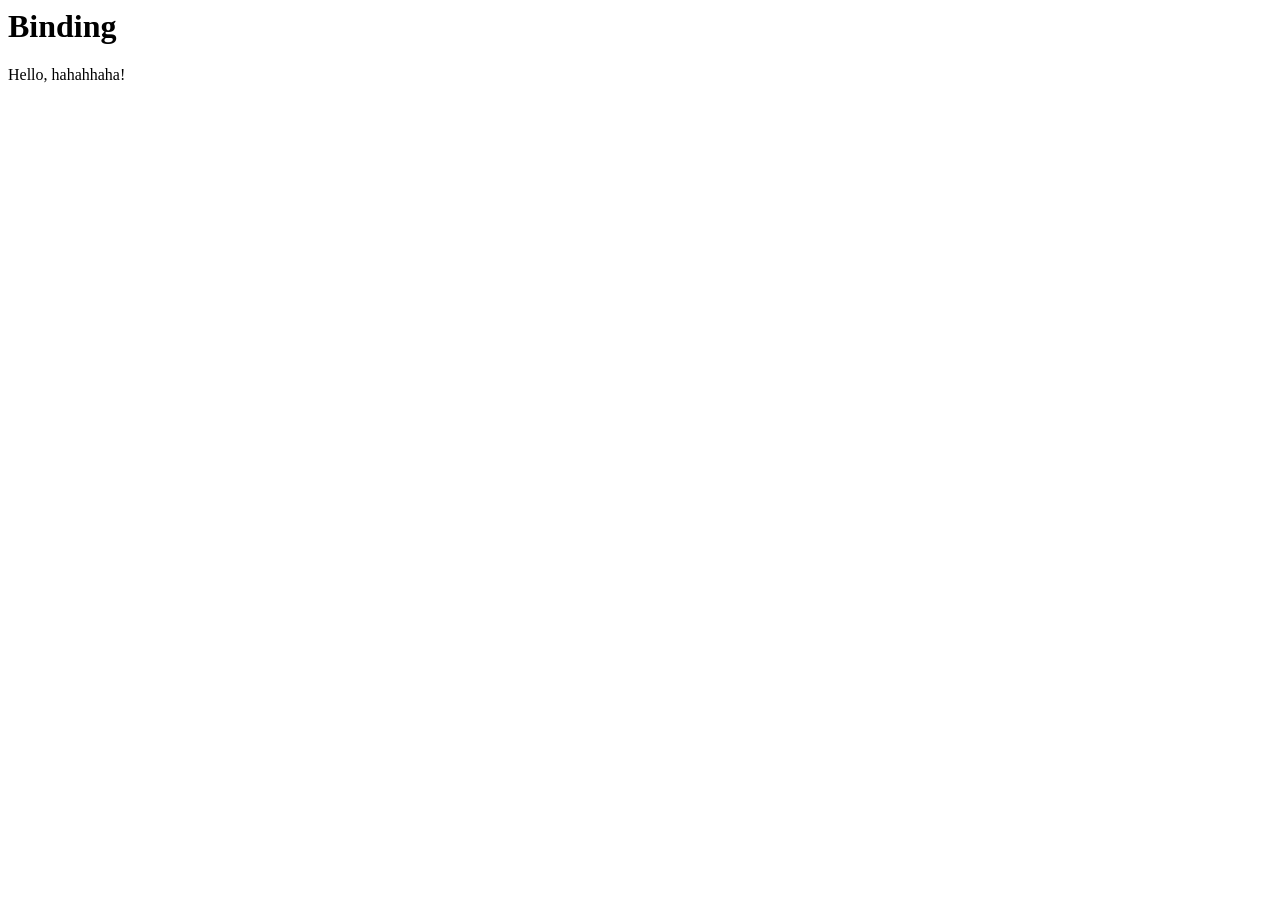
==== direction-1/index.html @ 002d9b18 "name change" ====
<html>
	<head>
		<meta name="viewport" content="width=device-width, initial-scale=1">
		<title>Binding</title>
		<link href="styles/reset.css" rel="../styles/reset">
		<link href="styles/common.css" rel="stylesheet">
	</head>
	<body>
		<h1>Binding</h1>
		<p>Hello, hahahhaha!</p>
	</body>
</html>
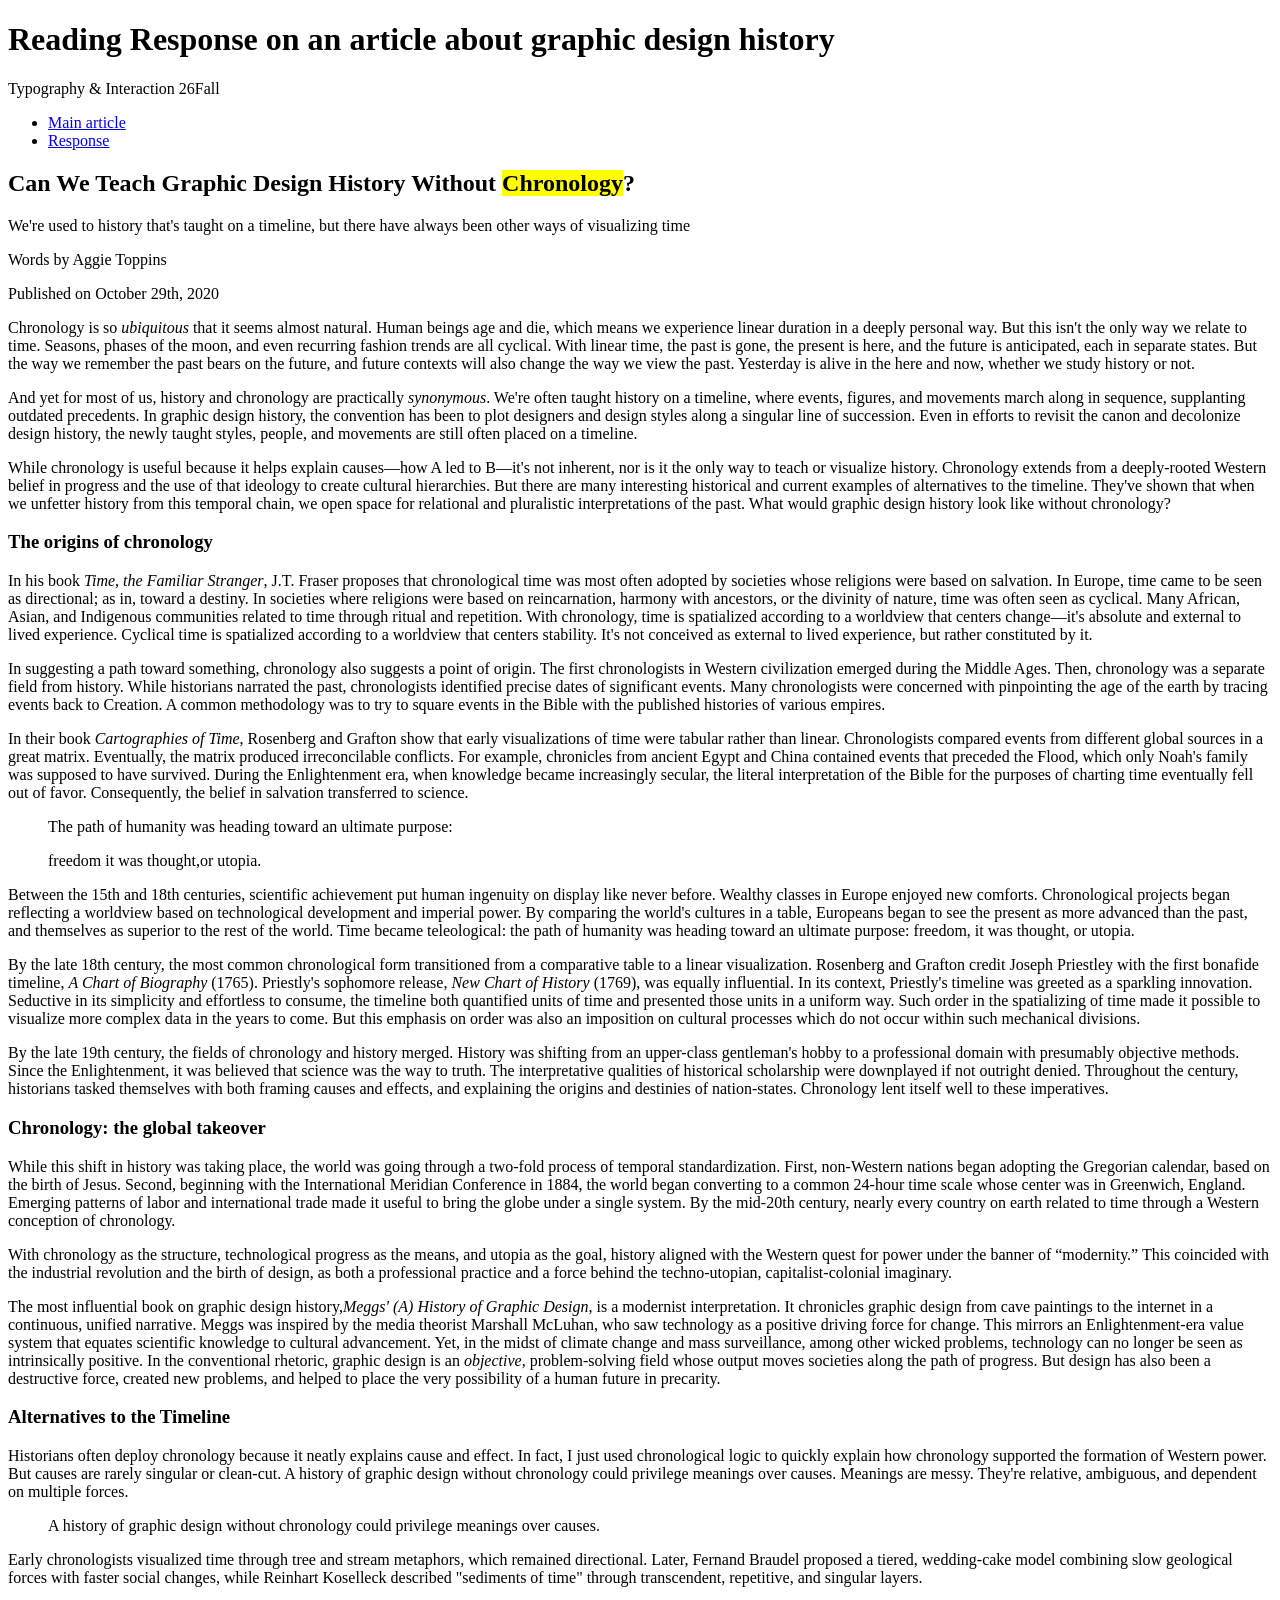
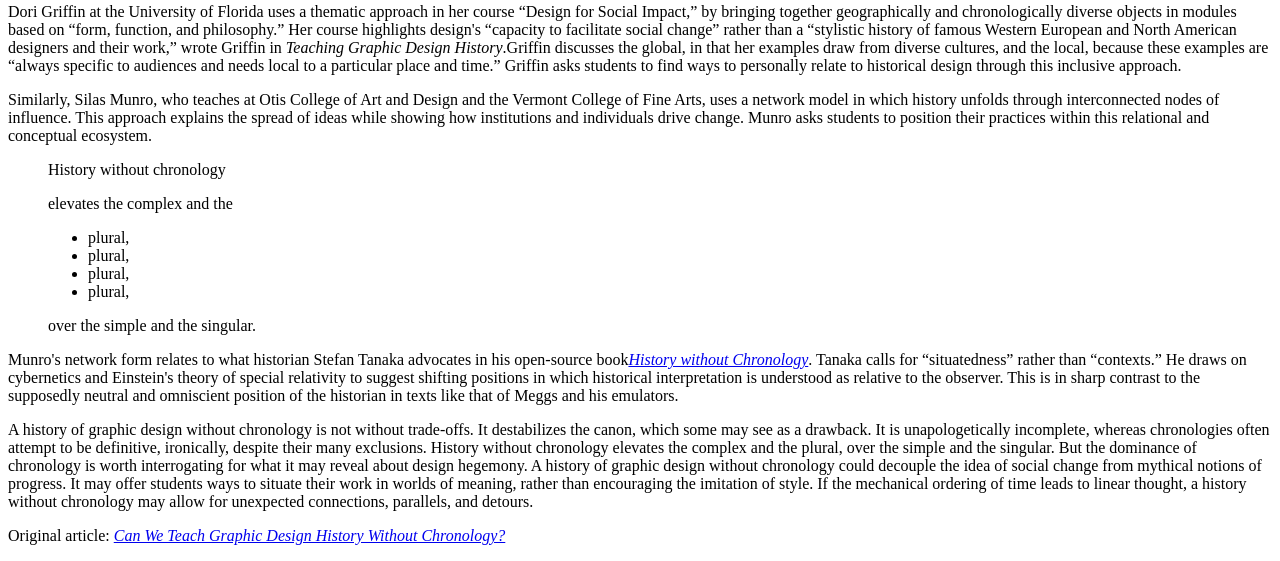
==== commit 5d0867f1: "article clean up" ====
--- a/direction-1/index.html
+++ b/direction-1/index.html
@@ -1,12 +1,161 @@
-<html>
-	<head>
-		<meta name="viewport" content="width=device-width, initial-scale=1">
-		<title>Binding</title>
-		<link href="styles/reset.css" rel="../styles/reset">
-		<link href="styles/common.css" rel="stylesheet">
-	</head>
-	<body>
-		<h1>Binding</h1>
-		<p>Hello, hahahhaha!</p>
-	</body>
+<!doctype html>
+<html lang="en">
+<head>
+	<meta charset="UTF-8">
+	<meta name="viewport" content="width=device-width, initial-scale=1.0">
+	<title>Can We Teach Graphic Design History Without Chronology?</title>
+	<link rel="preconnect" href="https://fonts.googleapis.com">
+	<link rel="preconnect" href="https://fonts.gstatic.com" crossorigin>
+	<link
+		href="https://fonts.googleapis.com/css2?family=DM+Sans:wght@100..1000&family=Source+Serif+4:wght@200..900&display=swap"
+		rel="stylesheet">
+	<link href="reset.css" rel="stylesheet">
+	<link href="styles/common.css" rel="stylesheet">
+</head>
+
+<body>
+	<!-- body of the article  -->
+	<header class="site-header">
+		<hgroup>
+			<h1>
+				<span>
+				Reading Response on an article about graphic design history
+				</span>
+			</h1>
+			<p>Typography & Interaction 26Fall</p>
+		</hgroup>
+		<nav class="corner-nav">
+			<ul>
+				<li>
+					<a href="#articlemain">Main article</a>
+				</li>
+				<li>
+					<a href="#response">Response</a>
+				</li>
+			</ul>
+		</nav>
+	</header>
+
+	<main>
+		<article class="articlemain" id="articlemain">
+
+			<header class="article-header">
+				<hgroup>
+					<h2 class="article-title">
+						Can We Teach Graphic Design History Without <mark>Chronology</mark>?
+					</h2>
+
+					<p class="subtitle">
+						We're used to history that's taught on a timeline,
+						but there have always been other ways of visualizing time
+					</p>
+
+					<p>Words by Aggie Toppins</p>
+					<p>Published on <time datetime="2020-10-29">October 29th, 2020</time></p>
+				</hgroup>
+			</header>
+
+			<section>
+				<p>Chronology is so <em>ubiquitous</em> that it seems almost natural. Human beings age and die, which means we experience linear duration in a deeply personal way. But this isn't the only way we relate to time. Seasons, phases of the moon, and even recurring fashion trends are all cyclical. With linear time, the past is gone, the present is here, and the future is anticipated, each in separate states. But the way we remember the past bears on the future, and future contexts will also change the way we view the past. Yesterday is alive in the here and now, whether we study history or not.</p>
+
+				<p>And yet for most of us, history and chronology are practically <em>synonymous</em>. We're often taught history on a timeline, where events, figures, and movements march along in sequence, supplanting outdated precedents. In graphic design history, the convention has been to plot designers and design styles along a singular line of succession. Even in efforts to revisit the canon and decolonize design history, the newly taught styles, people, and movements are still often placed on a timeline.</p>
+
+				<p>While chronology is useful because it helps explain causes—how A led to B—it's not inherent, nor is it the only way to teach or visualize history. Chronology extends from a deeply-rooted Western belief in progress and the use of that ideology to create cultural hierarchies. But there are many interesting historical and current examples of alternatives to the timeline. They've shown that when we unfetter history from this temporal chain, we open space for relational and pluralistic interpretations of the past. What would graphic design history look like without chronology?</p>
+			</section>
+
+			<section>
+				<h3>The origins of chronology</h3>
+
+				<p>In his book <cite>Time, the Familiar Stranger</cite>, J.T. Fraser proposes that chronological time was most often adopted by societies whose religions were based on salvation. In Europe, time came to be seen as directional; as in, toward a destiny. In societies where religions were based on reincarnation, harmony with ancestors, or the divinity of nature, time was often seen as cyclical. Many African, Asian, and Indigenous communities related to time through ritual and repetition. With chronology, time is spatialized according to a worldview that centers change—it's absolute and external to lived experience. Cyclical time is spatialized according to a worldview that centers stability. It's not conceived as external to lived experience, but rather constituted by it. </p>
+
+				<p>In suggesting a path toward something, chronology also suggests a point of origin. The first chronologists in Western civilization emerged during the Middle Ages. Then, chronology was a separate field from history. While historians narrated the past, chronologists identified precise dates of significant events. Many chronologists were concerned with pinpointing the age of the earth by tracing events back to Creation. A common methodology was to try to square events in the Bible with the published histories of various empires. </p>
+
+				<p>In their book <cite>Cartographies of Time</cite>, Rosenberg and Grafton show that early visualizations of time were tabular rather than linear. Chronologists compared events from different global sources in a great matrix. Eventually, the matrix produced irreconcilable conflicts. For example, chronicles from ancient Egypt and China contained events that preceded the Flood, which only Noah's family was supposed to have survived. During the Enlightenment era, when knowledge became increasingly secular, the literal interpretation of the Bible for the purposes of charting time eventually fell out of favor. Consequently, the belief in salvation transferred to science.
+				</p>
+
+				<!-- This is a quote. -->
+				<!-- quote-1 means the first quote and pq-11 is first pull quote's first style, pg-12 would be first pull quote second style-->
+				<blockquote class="pull-quote quote-1">
+					<p class="pq-11">The path of humanity was heading toward an ultimate purpose:</p>
+					<p class="pq-12">
+						<span>freedom</span>
+						<span class="pq-12-1">it was thought,or
+						</span>
+						<span>utopia.</span>
+					</p>
+				</blockquote>
+
+				<p>Between the 15th and 18th centuries, scientific achievement put human ingenuity on display like never before. Wealthy classes in Europe enjoyed new comforts. Chronological projects began reflecting a worldview based on technological development and imperial power. By comparing the world's cultures in a table, Europeans began to see the present as more advanced than the past, and themselves as superior to the rest of the world. Time became teleological: the path of humanity was heading toward an ultimate purpose: freedom, it was thought, or utopia. </p>
+
+				<p>By the late 18th century, the most common chronological form transitioned from a comparative table to a linear visualization. Rosenberg and Grafton credit Joseph Priestley with the first bonafide timeline, <ahref="https://en.wikipedia.org/wiki/A_Chart_of_Biography#/media/File:PriestleyChart.gif"><cite>A Chart of Biography</cite> </a> (1765). Priestly's sophomore release, <ahref="https://en.wikipedia.org/wiki/A_New_Chart_of_History#/media/File:A_New_Chart_of_History_color.jpg"><cite>New Chart of History</cite></a> (1769), was equally influential. In its context, Priestly's timeline was greeted as a sparkling innovation. Seductive in its simplicity and effortless to consume, the timeline both quantified units of time and presented those units in a uniform way. Such order in the spatializing of time made it possible to visualize more complex data in the years to come. But this emphasis on order was also an imposition on cultural processes which do not occur within such mechanical divisions.</p>
+
+				<p>By the late 19th century, the fields of chronology and history merged. History was shifting from an upper-class gentleman's hobby to a professional domain with presumably objective methods. Since the Enlightenment, it was believed that science was the way to truth. The interpretative qualities of historical scholarship were downplayed if not outright denied. Throughout the century, historians tasked themselves with both framing causes and effects, and explaining the origins and destinies of nation-states. Chronology lent itself well to these imperatives. </p></section>
+
+			<section>
+				<h3>Chronology: the global takeover</h3>
+
+				<p>While this shift in history was taking place, the world was going through a two-fold process of temporal standardization. First, non-Western nations began adopting the Gregorian calendar, based on the birth of Jesus. Second, beginning with the International Meridian Conference in 1884, the world began converting to a common 24-hour time scale whose center was in Greenwich, England. Emerging patterns of labor and international trade made it useful to bring the globe under a single system. By the mid-20th century, nearly every country on earth related to time through a Western conception of chronology. </p>
+
+				<p>With chronology as the structure, technological progress as the means, and utopia as the goal, history aligned with the Western quest for power under the banner of “modernity.” This coincided with the industrial revolution and the birth of design, as both a professional practice and a force behind the techno-utopian, capitalist-colonial imaginary. </p>
+
+				<p>The most influential book on graphic design history,<cite>Meggs' (A) History of Graphic Design</cite>, is a modernist interpretation. It chronicles graphic design from cave paintings to the internet in a continuous, unified narrative. Meggs was inspired by the media theorist Marshall McLuhan, who saw technology as a positive driving force for change. This mirrors an Enlightenment-era value system that equates scientific knowledge to cultural advancement. Yet, in the midst of climate change and mass surveillance, among other wicked problems, technology can no	longer be seen as intrinsically positive. In the conventional rhetoric, graphic design is an <em>objective</em>, problem-solving field whose output moves societies along the path of progress. But design has also been a destructive force, created new problems, and helped to place the very possibility of a human future in precarity. </p>
+
+				<h3>Alternatives to the Timeline</h3>
+
+				<p>Historians often deploy chronology because it neatly explains cause and effect. In fact, I just used chronological logic to quickly explain how chronology supported the formation of Western power. But causes are rarely singular or clean-cut. A history of graphic design without chronology could privilege meanings over causes. Meanings are messy. They're relative, ambiguous, and dependent on multiple forces.</p>
+
+				<!-- This is a quote. -->
+				<blockquote class="pull-quote quote-2">
+					<p>
+						<span class="pq-21">A history of graphic design</span>
+						<span class="pq-22">without chronology</span>
+						<span class="pq-23">could privilege meanings</span>
+						<span class="pq-24">over causes.</span>
+					</p>
+				</blockquote>
+			</section>
+
+			<section>
+				<p>Early chronologists visualized time through tree and stream metaphors, which remained directional. Later, Fernand Braudel proposed a tiered, wedding-cake model combining slow geological forces with faster social changes, while Reinhart Koselleck described "sediments of time" through transcendent, repetitive, and singular layers.</p>
+
+				<p>Dori Griffin at the University of Florida uses a thematic approach in her course “Design for Social Impact,” by bringing together geographically and chronologically diverse objects in modules based on “form, function, and philosophy.” Her course highlights design's “capacity to facilitate social change” rather than a “stylistic history of famous Western European and North American designers and their work,” wrote Griffin in <cite>Teaching Graphic Design History</cite>.Griffin discusses the global, in that her examples draw from diverse cultures, and the local, because these examples are “always specific to audiences and needs local to a particular place and time.” Griffin asks students to find ways to personally relate to historical design through this inclusive approach.</p>
+
+				<p>Similarly, Silas Munro, who teaches at Otis College of Art and Design and the Vermont College of Fine Arts, uses a network model in which history unfolds through interconnected nodes of influence. This approach explains the spread of ideas while showing how institutions and individuals drive change. Munro asks students to position their practices within this relational and conceptual ecosystem.</p>
+
+				<!-- This is a quote. -->
+				<blockquote class="pull-quote quote-3">
+						<p class="pq-31">History without chronology</p>
+						<p class="pq-32">
+							elevates the <span class="pq-32-1">complex</span> and the
+						<p>
+						<ul class="pq-33">
+							<li>plural,</li>
+							<li>plural,</li>
+							<li>plural,</li>
+							<li>plural,</li>
+						</ul>
+						<p class="pq-34">
+							over the simple and the <span class="pq-34-1">singular.</span>
+						</p>
+				</blockquote>
+
+				<p>Munro's network form relates to what historian Stefan Tanaka advocates in his open-source book<a
+						href="https://library.oapen.org/bitstream/handle/20.500.12657/37747/9781643150048.pdf?sequence=1"><cite>History without Chronology</cite></a>. Tanaka calls for “situatedness” rather than “contexts.” He draws on cybernetics and Einstein's theory of special relativity to suggest shifting positions in which historical interpretation is understood as relative to the observer. This is in sharp contrast to the supposedly neutral and omniscient position of the historian in texts like that of Meggs and his emulators. </p>
+
+				<p>A history of graphic design without chronology is not without trade-offs. It destabilizes the canon, which some may see as a drawback. It is unapologetically incomplete, whereas chronologies often attempt to be definitive, ironically, despite their many exclusions. History without chronology elevates the complex and the plural, over the simple and the singular. But the dominance of chronology is worth interrogating for what it may reveal about design hegemony. A history of graphic design without chronology could decouple the idea of social change from mythical notions of progress. It may offer students ways to situate their work in worlds of meaning, rather than encouraging the imitation of style. If the mechanical ordering of time leads to linear thought, a history without chronology may allow for unexpected connections, parallels, and detours. </p></section>
+
+			<!-- footer of the article -->
+			<footer>
+				<p>Original article:
+					<cite>
+						<a href="https://eyeondesign.aiga.org/can-we-teach-graphic-design-history-without-chronology/">
+							Can We Teach Graphic Design History Without Chronology?
+						</a>
+					</cite>
+				</p>
+			</footer>
+		</article>
+	</main>
+</body>
+
 </html>
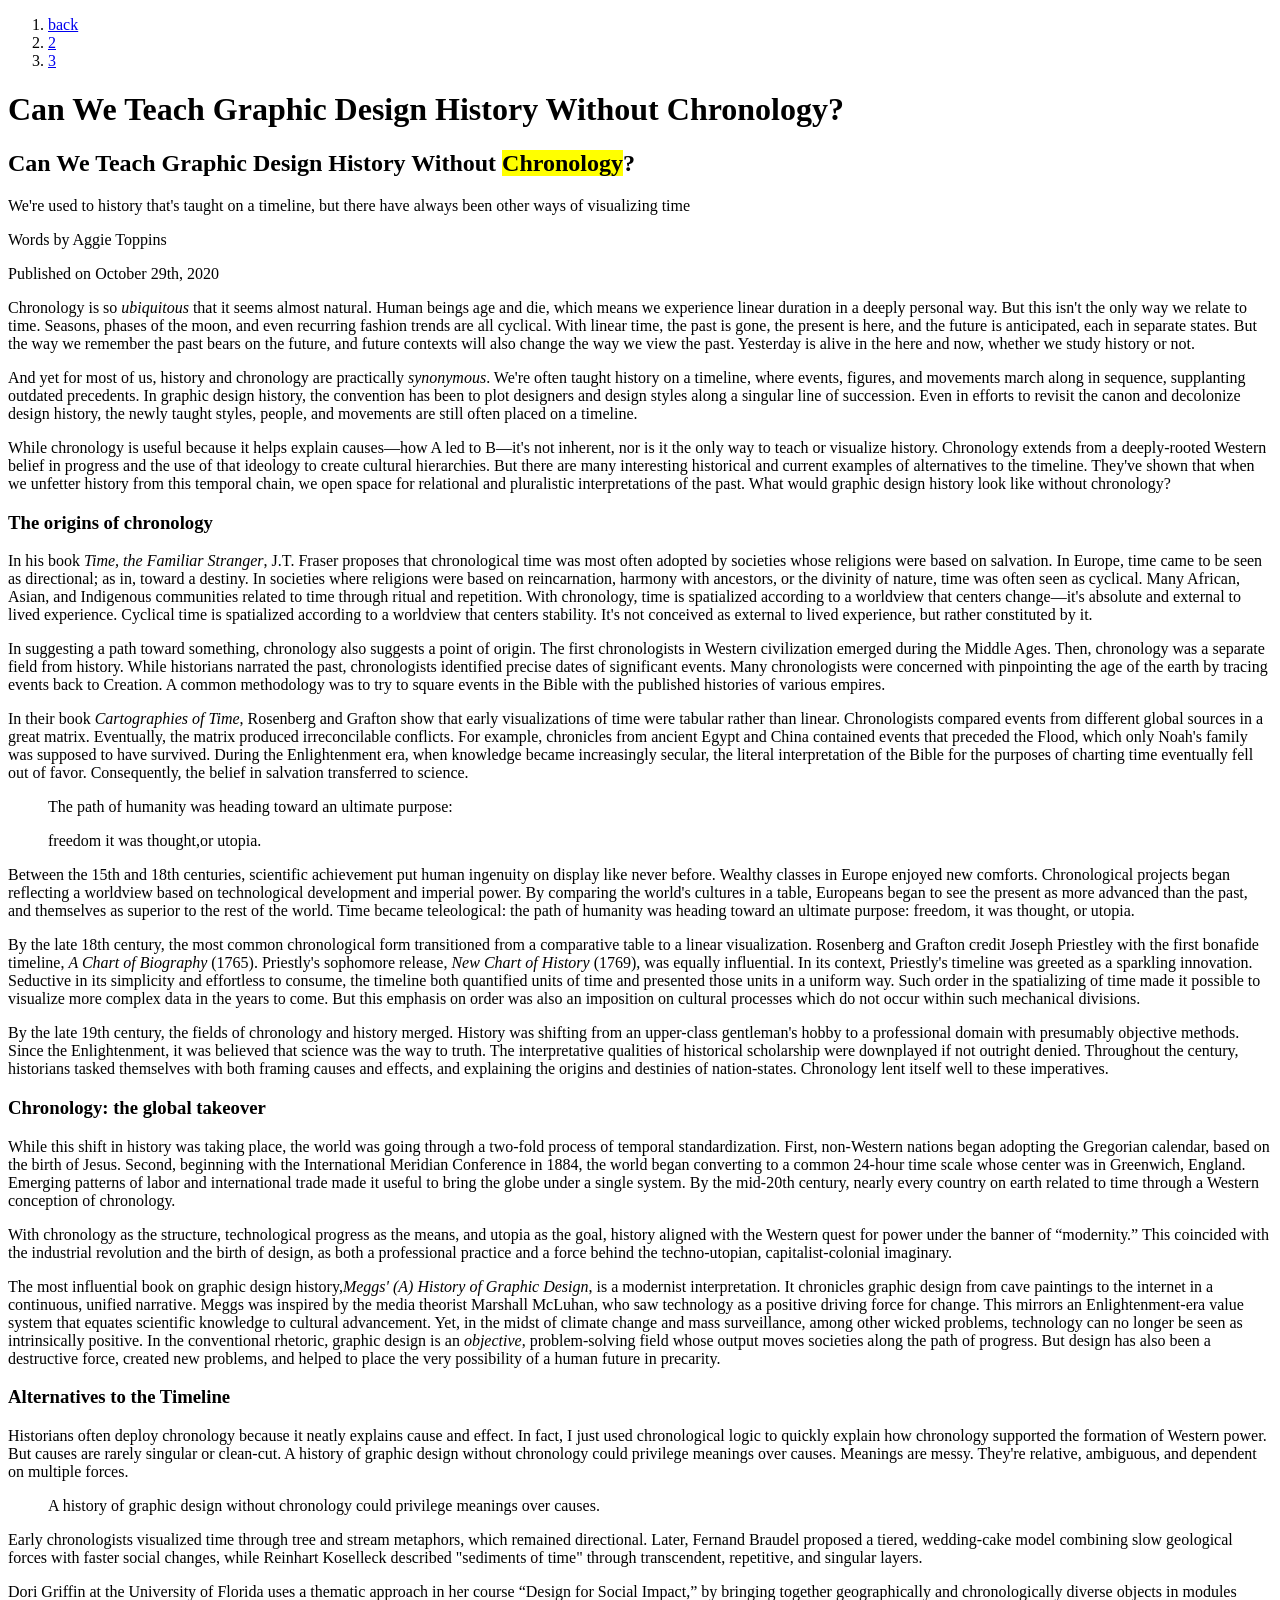
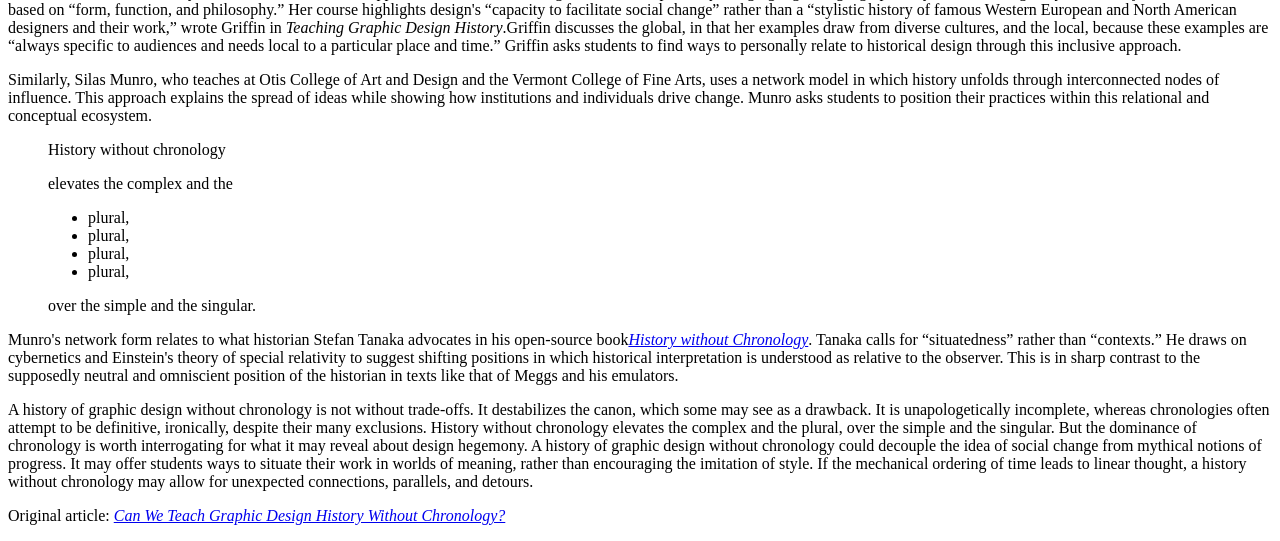
==== commit 2a7628ad: "nav" ====
--- a/direction-1/index.html
+++ b/direction-1/index.html
@@ -14,26 +14,28 @@
 </head>
 
 <body>
+	<nav>
+		<ol>
+			<li>
+				<a href="../index.html">back</a>
+			</li>
+			<li>
+				<a href="../direction-2/index.html">2</a>
+			</li>
+			<li>
+				<a href="../direction-3/index.html">3</a>
+			</li>
+		</ol>
+	</nav>
 	<!-- body of the article  -->
 	<header class="site-header">
 		<hgroup>
 			<h1>
 				<span>
-				Reading Response on an article about graphic design history
+				Can We Teach Graphic Design History Without Chronology?
 				</span>
 			</h1>
-			<p>Typography & Interaction 26Fall</p>
 		</hgroup>
-		<nav class="corner-nav">
-			<ul>
-				<li>
-					<a href="#articlemain">Main article</a>
-				</li>
-				<li>
-					<a href="#response">Response</a>
-				</li>
-			</ul>
-		</nav>
 	</header>
 
 	<main>
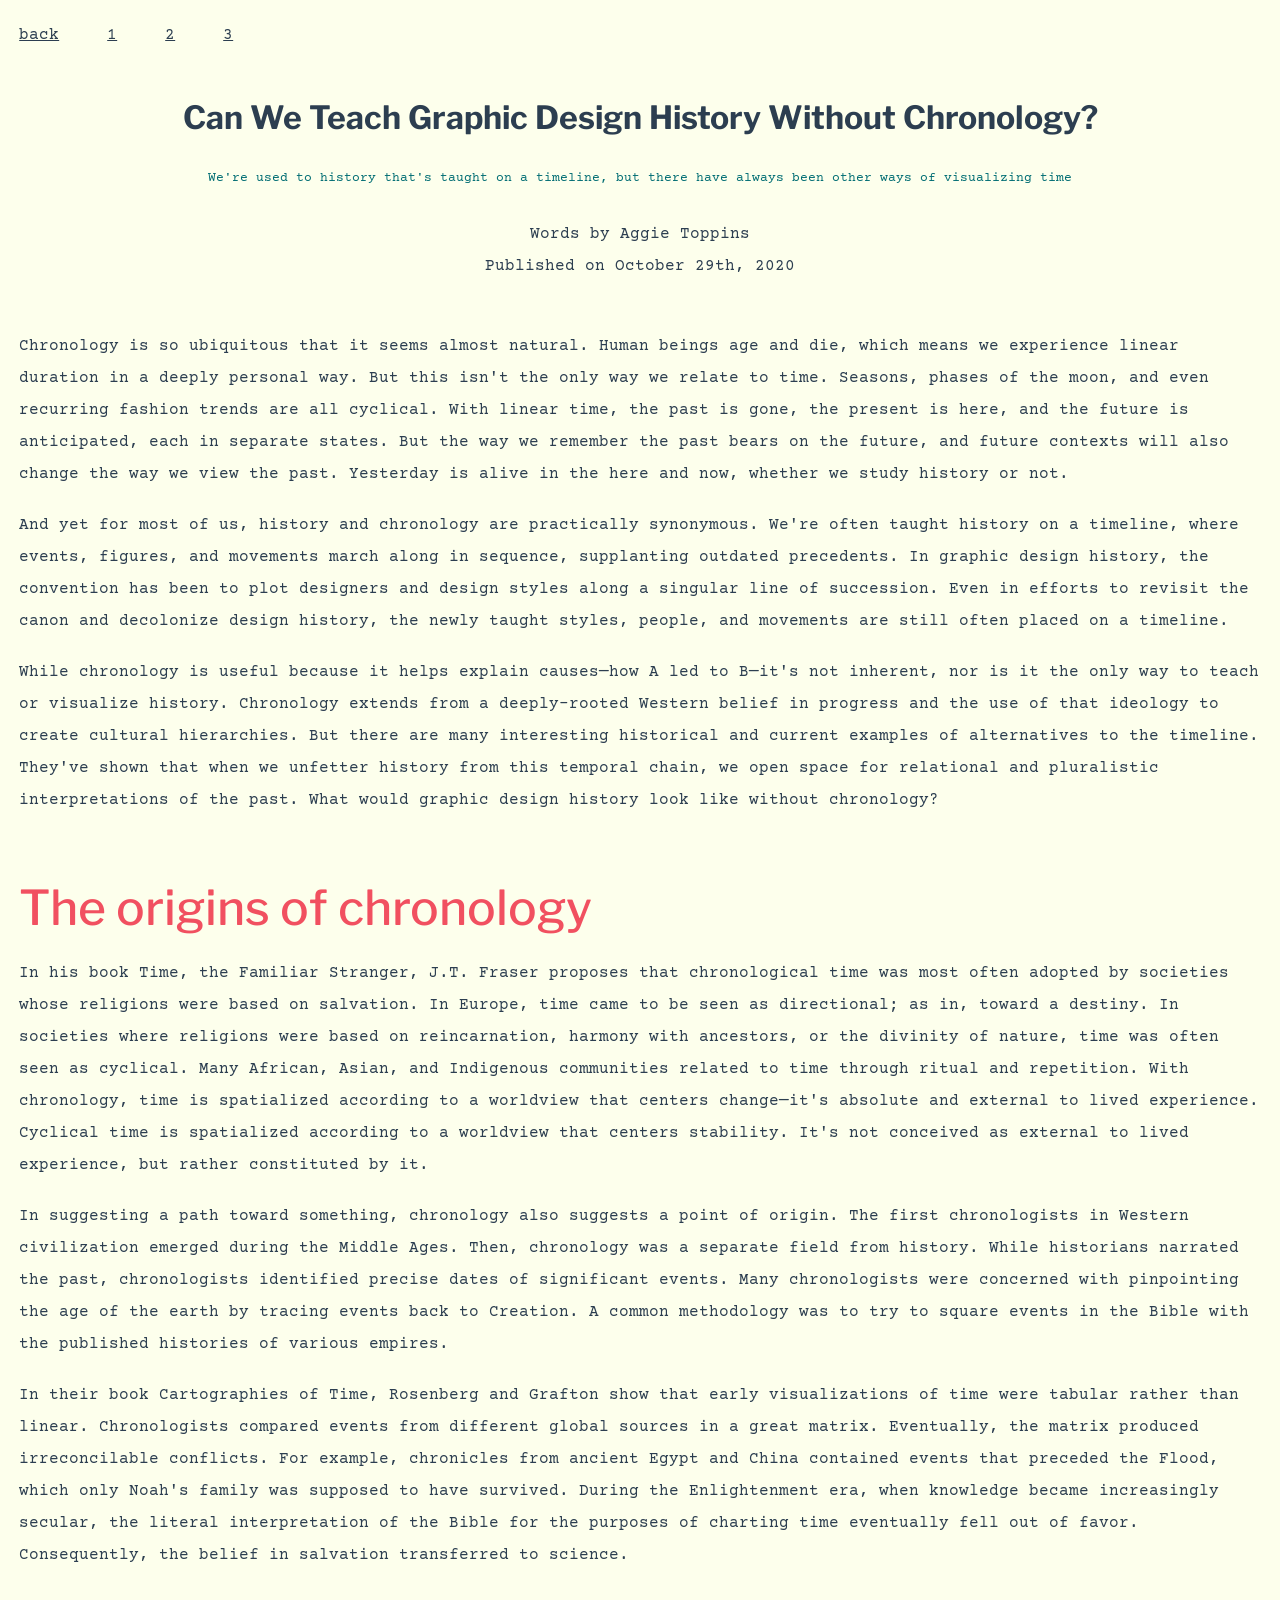
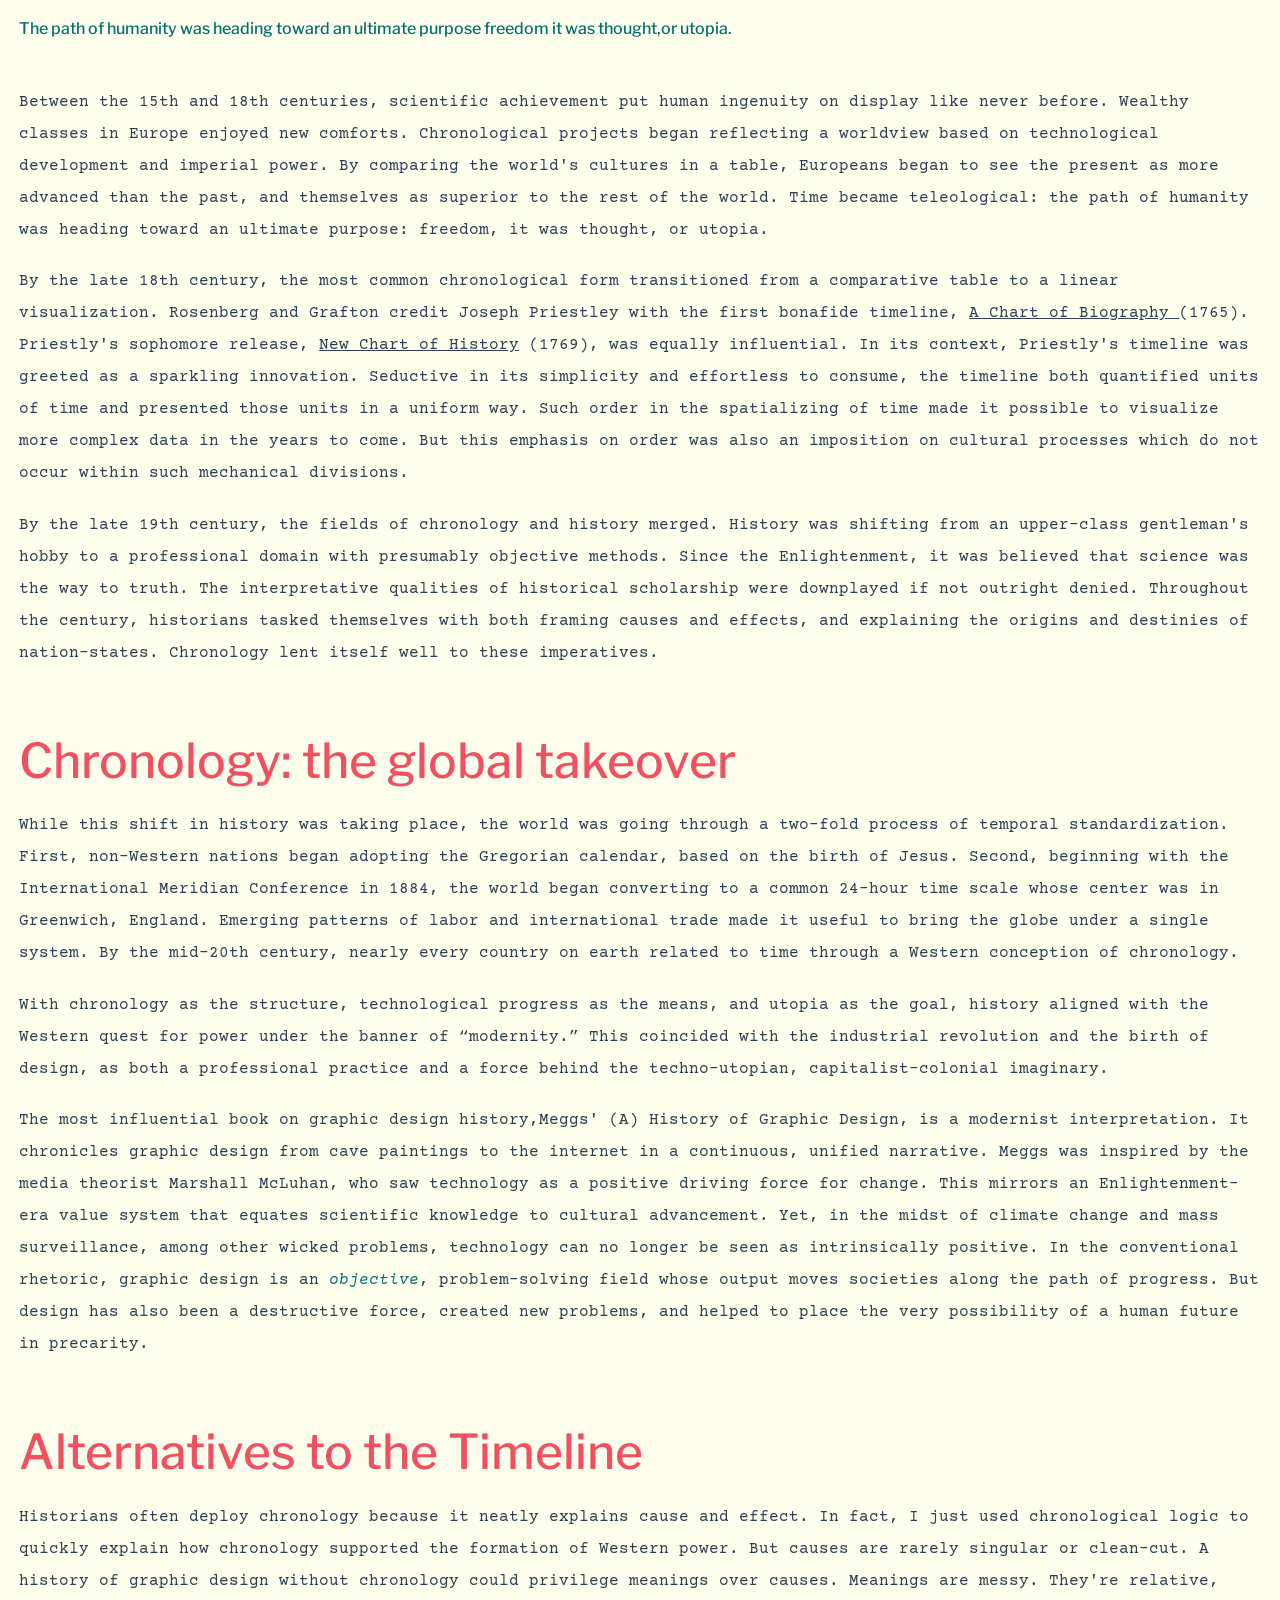
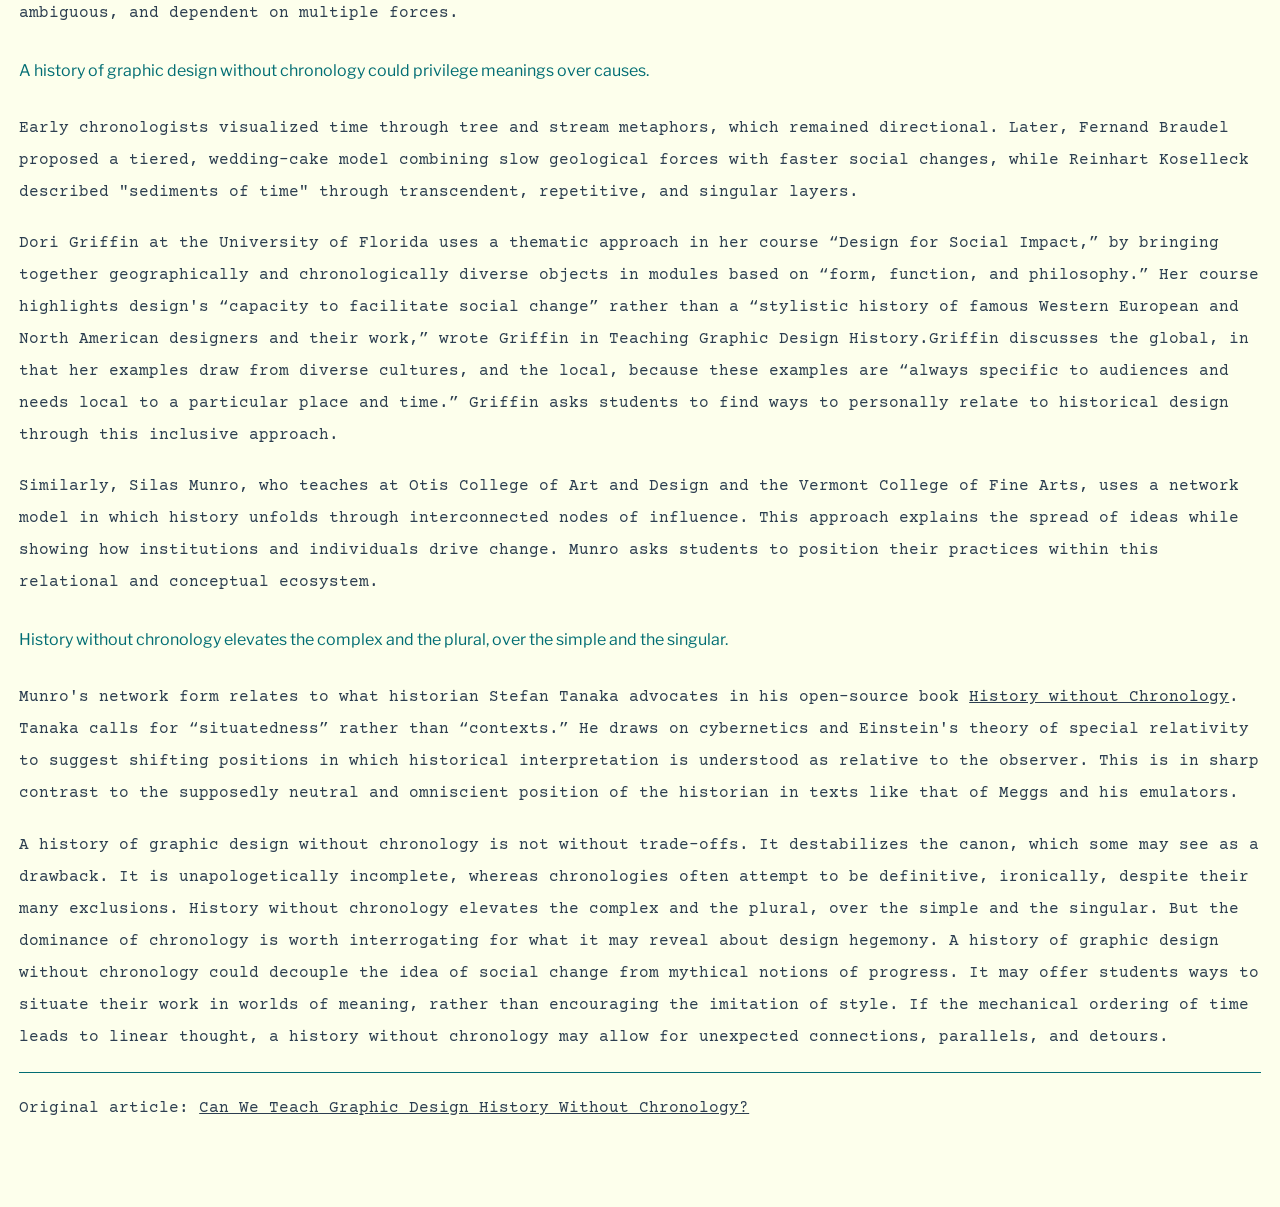
==== commit b7b1e408: "code clean up + feature" ====
--- a/direction-1/index.html
+++ b/direction-1/index.html
@@ -1,23 +1,22 @@
 <!doctype html>
 <html lang="en">
+
 <head>
 	<meta charset="UTF-8">
 	<meta name="viewport" content="width=device-width, initial-scale=1.0">
 	<title>Can We Teach Graphic Design History Without Chronology?</title>
-	<link rel="preconnect" href="https://fonts.googleapis.com">
-	<link rel="preconnect" href="https://fonts.gstatic.com" crossorigin>
-	<link
-		href="https://fonts.googleapis.com/css2?family=DM+Sans:wght@100..1000&family=Source+Serif+4:wght@200..900&display=swap"
-		rel="stylesheet">
-	<link href="reset.css" rel="stylesheet">
-	<link href="styles/common.css" rel="stylesheet">
+	<link href="../styles/reset.css" rel="stylesheet">
+	<link href="style.css" rel="stylesheet">
 </head>
 
 <body>
 	<nav>
-		<ol>
+		<ul>
 			<li>
 				<a href="../index.html">back</a>
+			</li>
+			<li>
+				<a href="../direction-1/index.html">1</a>
 			</li>
 			<li>
 				<a href="../direction-2/index.html">2</a>
@@ -25,27 +24,17 @@
 			<li>
 				<a href="../direction-3/index.html">3</a>
 			</li>
-		</ol>
+		</ul>
 	</nav>
 	<!-- body of the article  -->
-	<header class="site-header">
-		<hgroup>
-			<h1>
-				<span>
-				Can We Teach Graphic Design History Without Chronology?
-				</span>
-			</h1>
-		</hgroup>
-	</header>
-
 	<main>
-		<article class="articlemain" id="articlemain">
+		<article>
 
 			<header class="article-header">
 				<hgroup>
-					<h2 class="article-title">
-						Can We Teach Graphic Design History Without <mark>Chronology</mark>?
-					</h2>
+					<h1 class="article-title">
+						Can We Teach Graphic Design History Without Chronology?
+					</h1>
 
 					<p class="subtitle">
 						We're used to history that's taught on a timeline,
@@ -58,66 +47,54 @@
 			</header>
 
 			<section>
-				<p>Chronology is so <em>ubiquitous</em> that it seems almost natural. Human beings age and die, which means we experience linear duration in a deeply personal way. But this isn't the only way we relate to time. Seasons, phases of the moon, and even recurring fashion trends are all cyclical. With linear time, the past is gone, the present is here, and the future is anticipated, each in separate states. But the way we remember the past bears on the future, and future contexts will also change the way we view the past. Yesterday is alive in the here and now, whether we study history or not.</p>
+				<p>Chronology is so ubiquitous that it seems almost natural. Human beings age and die, which means we experience linear duration in a deeply personal way. But this isn't the only way we relate to time. Seasons, phases of the moon, and even recurring fashion trends are all cyclical. With linear time, the past is gone, the present is here, and the future is anticipated, each in separate states. But the way we remember the past bears on the future, and future contexts will also change the way we view the past. Yesterday is alive in the here and now, whether we study history or not.</p>
 
-				<p>And yet for most of us, history and chronology are practically <em>synonymous</em>. We're often taught history on a timeline, where events, figures, and movements march along in sequence, supplanting outdated precedents. In graphic design history, the convention has been to plot designers and design styles along a singular line of succession. Even in efforts to revisit the canon and decolonize design history, the newly taught styles, people, and movements are still often placed on a timeline.</p>
+				<p>And yet for most of us, history and chronology are practically synonymous. We're often taught history on a timeline, where events, figures, and movements march along in sequence, supplanting outdated precedents. In graphic design history, the convention has been to plot designers and design styles along a singular line of succession. Even in efforts to revisit the canon and decolonize design history, the newly taught styles, people, and movements are still often placed on a timeline.</p>
 
 				<p>While chronology is useful because it helps explain causes—how A led to B—it's not inherent, nor is it the only way to teach or visualize history. Chronology extends from a deeply-rooted Western belief in progress and the use of that ideology to create cultural hierarchies. But there are many interesting historical and current examples of alternatives to the timeline. They've shown that when we unfetter history from this temporal chain, we open space for relational and pluralistic interpretations of the past. What would graphic design history look like without chronology?</p>
 			</section>
 
 			<section>
-				<h3>The origins of chronology</h3>
+				<h2>The origins of chronology</h2>
 
 				<p>In his book <cite>Time, the Familiar Stranger</cite>, J.T. Fraser proposes that chronological time was most often adopted by societies whose religions were based on salvation. In Europe, time came to be seen as directional; as in, toward a destiny. In societies where religions were based on reincarnation, harmony with ancestors, or the divinity of nature, time was often seen as cyclical. Many African, Asian, and Indigenous communities related to time through ritual and repetition. With chronology, time is spatialized according to a worldview that centers change—it's absolute and external to lived experience. Cyclical time is spatialized according to a worldview that centers stability. It's not conceived as external to lived experience, but rather constituted by it. </p>
 
 				<p>In suggesting a path toward something, chronology also suggests a point of origin. The first chronologists in Western civilization emerged during the Middle Ages. Then, chronology was a separate field from history. While historians narrated the past, chronologists identified precise dates of significant events. Many chronologists were concerned with pinpointing the age of the earth by tracing events back to Creation. A common methodology was to try to square events in the Bible with the published histories of various empires. </p>
 
-				<p>In their book <cite>Cartographies of Time</cite>, Rosenberg and Grafton show that early visualizations of time were tabular rather than linear. Chronologists compared events from different global sources in a great matrix. Eventually, the matrix produced irreconcilable conflicts. For example, chronicles from ancient Egypt and China contained events that preceded the Flood, which only Noah's family was supposed to have survived. During the Enlightenment era, when knowledge became increasingly secular, the literal interpretation of the Bible for the purposes of charting time eventually fell out of favor. Consequently, the belief in salvation transferred to science.
-				</p>
+				<p>In their book <cite>Cartographies of Time</cite>, Rosenberg and Grafton show that early visualizations of time were tabular rather than linear. Chronologists compared events from different global sources in a great matrix. Eventually, the matrix produced irreconcilable conflicts. For example, chronicles from ancient Egypt and China contained events that preceded the Flood, which only Noah's family was supposed to have survived. During the Enlightenment era, when knowledge became increasingly secular, the literal interpretation of the Bible for the purposes of charting time eventually fell out of favor. Consequently, the belief in salvation transferred to science. </p>
 
 				<!-- This is a quote. -->
-				<!-- quote-1 means the first quote and pq-11 is first pull quote's first style, pg-12 would be first pull quote second style-->
 				<blockquote class="pull-quote quote-1">
-					<p class="pq-11">The path of humanity was heading toward an ultimate purpose:</p>
-					<p class="pq-12">
-						<span>freedom</span>
-						<span class="pq-12-1">it was thought,or
-						</span>
-						<span>utopia.</span>
-					</p>
+					<p>The path of humanity was heading toward an ultimate purpose freedom it was thought,or utopia.</p>
 				</blockquote>
 
 				<p>Between the 15th and 18th centuries, scientific achievement put human ingenuity on display like never before. Wealthy classes in Europe enjoyed new comforts. Chronological projects began reflecting a worldview based on technological development and imperial power. By comparing the world's cultures in a table, Europeans began to see the present as more advanced than the past, and themselves as superior to the rest of the world. Time became teleological: the path of humanity was heading toward an ultimate purpose: freedom, it was thought, or utopia. </p>
 
-				<p>By the late 18th century, the most common chronological form transitioned from a comparative table to a linear visualization. Rosenberg and Grafton credit Joseph Priestley with the first bonafide timeline, <ahref="https://en.wikipedia.org/wiki/A_Chart_of_Biography#/media/File:PriestleyChart.gif"><cite>A Chart of Biography</cite> </a> (1765). Priestly's sophomore release, <ahref="https://en.wikipedia.org/wiki/A_New_Chart_of_History#/media/File:A_New_Chart_of_History_color.jpg"><cite>New Chart of History</cite></a> (1769), was equally influential. In its context, Priestly's timeline was greeted as a sparkling innovation. Seductive in its simplicity and effortless to consume, the timeline both quantified units of time and presented those units in a uniform way. Such order in the spatializing of time made it possible to visualize more complex data in the years to come. But this emphasis on order was also an imposition on cultural processes which do not occur within such mechanical divisions.</p>
+				<p>By the late 18th century, the most common chronological form transitioned from a comparative table to a linear visualization. Rosenberg and Grafton credit Joseph Priestley with the first bonafide timeline, <a href="https://en.wikipedia.org/wiki/A_Chart_of_Biography#/media/File:PriestleyChart.gif"><cite>A Chart of Biography</cite> </a> (1765). Priestly's sophomore release, <a href="https://en.wikipedia.org/wiki/A_New_Chart_of_History#/media/File:A_New_Chart_of_History_color.jpg"><cite>New Chart of History</cite></a> (1769), was equally influential. In its context, Priestly's timeline was greeted as a sparkling innovation. Seductive in its simplicity and effortless to consume, the timeline both quantified units of time and presented those units in a uniform way. Such order in the spatializing of time made it possible to visualize more complex data in the years to come. But this emphasis on order was also an imposition on cultural processes which do not occur within such mechanical divisions.</p>
 
-				<p>By the late 19th century, the fields of chronology and history merged. History was shifting from an upper-class gentleman's hobby to a professional domain with presumably objective methods. Since the Enlightenment, it was believed that science was the way to truth. The interpretative qualities of historical scholarship were downplayed if not outright denied. Throughout the century, historians tasked themselves with both framing causes and effects, and explaining the origins and destinies of nation-states. Chronology lent itself well to these imperatives. </p></section>
+				<p>By the late 19th century, the fields of chronology and history merged. History was shifting from an upper-class gentleman's hobby to a professional domain with presumably objective methods. Since the Enlightenment, it was believed that science was the way to truth. The interpretative qualities of historical scholarship were downplayed if not outright denied. Throughout the century, historians tasked themselves with both framing causes and effects, and explaining the origins and destinies of nation-states. Chronology lent itself well to these imperatives. </p>
+			</section>
 
 			<section>
-				<h3>Chronology: the global takeover</h3>
+				<h2>Chronology: the global takeover</h2>
 
 				<p>While this shift in history was taking place, the world was going through a two-fold process of temporal standardization. First, non-Western nations began adopting the Gregorian calendar, based on the birth of Jesus. Second, beginning with the International Meridian Conference in 1884, the world began converting to a common 24-hour time scale whose center was in Greenwich, England. Emerging patterns of labor and international trade made it useful to bring the globe under a single system. By the mid-20th century, nearly every country on earth related to time through a Western conception of chronology. </p>
 
 				<p>With chronology as the structure, technological progress as the means, and utopia as the goal, history aligned with the Western quest for power under the banner of “modernity.” This coincided with the industrial revolution and the birth of design, as both a professional practice and a force behind the techno-utopian, capitalist-colonial imaginary. </p>
 
-				<p>The most influential book on graphic design history,<cite>Meggs' (A) History of Graphic Design</cite>, is a modernist interpretation. It chronicles graphic design from cave paintings to the internet in a continuous, unified narrative. Meggs was inspired by the media theorist Marshall McLuhan, who saw technology as a positive driving force for change. This mirrors an Enlightenment-era value system that equates scientific knowledge to cultural advancement. Yet, in the midst of climate change and mass surveillance, among other wicked problems, technology can no	longer be seen as intrinsically positive. In the conventional rhetoric, graphic design is an <em>objective</em>, problem-solving field whose output moves societies along the path of progress. But design has also been a destructive force, created new problems, and helped to place the very possibility of a human future in precarity. </p>
+				<p>The most influential book on graphic design history,<cite>Meggs' (A) History of Graphic Design</cite>, is a modernist interpretation. It chronicles graphic design from cave paintings to the internet in a continuous, unified narrative. Meggs was inspired by the media theorist Marshall McLuhan, who saw technology as a positive driving force for change. This mirrors an Enlightenment-era value system that equates scientific knowledge to cultural advancement. Yet, in the midst of climate change and mass surveillance, among other wicked problems, technology can no longer be seen as intrinsically positive. In the conventional rhetoric, graphic design is an <em>objective</em>, problem-solving field whose output moves societies along the path of progress. But design has also been a destructive force, created new problems, and helped to place the very possibility of a human future in precarity. </p>
+			</section>
 
-				<h3>Alternatives to the Timeline</h3>
+			<section>
+				<h2>Alternatives to the Timeline</h2>
 
 				<p>Historians often deploy chronology because it neatly explains cause and effect. In fact, I just used chronological logic to quickly explain how chronology supported the formation of Western power. But causes are rarely singular or clean-cut. A history of graphic design without chronology could privilege meanings over causes. Meanings are messy. They're relative, ambiguous, and dependent on multiple forces.</p>
 
 				<!-- This is a quote. -->
 				<blockquote class="pull-quote quote-2">
-					<p>
-						<span class="pq-21">A history of graphic design</span>
-						<span class="pq-22">without chronology</span>
-						<span class="pq-23">could privilege meanings</span>
-						<span class="pq-24">over causes.</span>
-					</p>
+					<p>A history of graphic design without chronology could privilege meanings over causes.</p>
 				</blockquote>
-			</section>
 
-			<section>
 				<p>Early chronologists visualized time through tree and stream metaphors, which remained directional. Later, Fernand Braudel proposed a tiered, wedding-cake model combining slow geological forces with faster social changes, while Reinhart Koselleck described "sediments of time" through transcendent, repetitive, and singular layers.</p>
 
 				<p>Dori Griffin at the University of Florida uses a thematic approach in her course “Design for Social Impact,” by bringing together geographically and chronologically diverse objects in modules based on “form, function, and philosophy.” Her course highlights design's “capacity to facilitate social change” rather than a “stylistic history of famous Western European and North American designers and their work,” wrote Griffin in <cite>Teaching Graphic Design History</cite>.Griffin discusses the global, in that her examples draw from diverse cultures, and the local, because these examples are “always specific to audiences and needs local to a particular place and time.” Griffin asks students to find ways to personally relate to historical design through this inclusive approach.</p>
@@ -126,25 +103,13 @@
 
 				<!-- This is a quote. -->
 				<blockquote class="pull-quote quote-3">
-						<p class="pq-31">History without chronology</p>
-						<p class="pq-32">
-							elevates the <span class="pq-32-1">complex</span> and the
-						<p>
-						<ul class="pq-33">
-							<li>plural,</li>
-							<li>plural,</li>
-							<li>plural,</li>
-							<li>plural,</li>
-						</ul>
-						<p class="pq-34">
-							over the simple and the <span class="pq-34-1">singular.</span>
-						</p>
+					<p>History without chronology elevates the complex and the plural, over the simple and the singular.</p>
 				</blockquote>
 
-				<p>Munro's network form relates to what historian Stefan Tanaka advocates in his open-source book<a
-						href="https://library.oapen.org/bitstream/handle/20.500.12657/37747/9781643150048.pdf?sequence=1"><cite>History without Chronology</cite></a>. Tanaka calls for “situatedness” rather than “contexts.” He draws on cybernetics and Einstein's theory of special relativity to suggest shifting positions in which historical interpretation is understood as relative to the observer. This is in sharp contrast to the supposedly neutral and omniscient position of the historian in texts like that of Meggs and his emulators. </p>
+				<p>Munro's network form relates to what historian Stefan Tanaka advocates in his open-source book <a href="https://library.oapen.org/bitstream/handle/20.500.12657/37747/9781643150048.pdf?sequence=1"><cite>History without Chronology</cite></a>. Tanaka calls for “situatedness” rather than “contexts.” He draws on cybernetics and Einstein's theory of special relativity to suggest shifting positions in which historical interpretation is understood as relative to the observer. This is in sharp contrast to the supposedly neutral and omniscient position of the historian in texts like that of Meggs and his emulators. </p>
 
-				<p>A history of graphic design without chronology is not without trade-offs. It destabilizes the canon, which some may see as a drawback. It is unapologetically incomplete, whereas chronologies often attempt to be definitive, ironically, despite their many exclusions. History without chronology elevates the complex and the plural, over the simple and the singular. But the dominance of chronology is worth interrogating for what it may reveal about design hegemony. A history of graphic design without chronology could decouple the idea of social change from mythical notions of progress. It may offer students ways to situate their work in worlds of meaning, rather than encouraging the imitation of style. If the mechanical ordering of time leads to linear thought, a history without chronology may allow for unexpected connections, parallels, and detours. </p></section>
+				<p>A history of graphic design without chronology is not without trade-offs. It destabilizes the canon, which some may see as a drawback. It is unapologetically incomplete, whereas chronologies often attempt to be definitive, ironically, despite their many exclusions. History without chronology elevates the complex and the plural, over the simple and the singular. But the dominance of chronology is worth interrogating for what it may reveal about design hegemony. A history of graphic design without chronology could decouple the idea of social change from mythical notions of progress. It may offer students ways to situate their work in worlds of meaning, rather than encouraging the imitation of style. If the mechanical ordering of time leads to linear thought, a history without chronology may allow for unexpected connections, parallels, and detours. </p>
+			</section>
 
 			<!-- footer of the article -->
 			<footer>
--- a/direction-1/style.css
+++ b/direction-1/style.css
@@ -0,0 +1,172 @@
+@import url("https://fonts.googleapis.com/css2?family=Courier+Prime:ital,wght@0,400;0,700;1,400&family=Libre+Franklin:wght@400;800&display=swap");
+
+:root {
+	--color-bg: rgb(253, 255, 236);
+	--color-fg: #2c3e50;
+	--color-style: #d93a4a;
+	--color-muted: #f15060;
+	--color-accent:#006d73;
+
+	/* spacing */
+	--space-xs: 0.6rem;
+	--space-sm: 1.2rem;
+	--size-medium: 2rem;
+	--size-large: 4rem;
+
+	/* letter */
+	--type--xl: 5em;
+	--type--lg:2.5rem;
+	--type--md: 1.5rem;
+
+	--font-head: 'Libre Franklin', sans-serif;
+	--font-body: 'Courier Prime', monospace;
+
+	color: var(--color-fg);
+	background-color: var(--color-bg);
+}
+
+html {
+	font-family: var(--font-body);
+	font-size: 1rem;
+	line-height: 2rem;
+	}
+
+	nav ul {
+		display: flex;
+		gap: 3em;
+	}
+
+	body {
+		padding: var(--space-sm);
+	}
+
+	section>*+* {
+		margin-block-start: var(--space-sm);
+	}
+
+	/* link style */
+	a {
+		color: inherit;
+		text-decoration: underline;
+	}
+
+	em {
+		font-style: italic;
+		color: var(--color-accent);
+	}
+
+	/* headings */
+	h1,h2 {
+		font-family: var(--font-head), serif;
+		line-height: 1.2;
+		color: var(--color-muted);
+	}
+
+	/* article title (was h2) */
+	h1 {
+		font-size: 2rem;
+		font-weight: 700;
+	}
+
+	/* section headings (was h3) */
+	h2 {
+		font-size: 3rem;
+		font-weight: 500;
+		margin-block: var(--size-large) var(--space-sm);
+	}
+
+
+	/* article header */
+	.article-header {
+		text-align: center;
+		margin-block: 3rem;
+	}
+
+	.article-title {
+		color: var(--color-fg);
+	}
+
+	.subtitle {
+		font-size: 0.8rem;
+		color: var(--color-accent);
+		margin-top: 1.5rem;
+		margin-bottom: 1.5rem;
+	}
+
+
+	/* pull quotes */
+	.pull-quote {
+		color: var(--color-accent);
+		font-size: var(--size-quote-basic);
+		font-weight: 500;
+		line-height: 1.2;
+		margin-block: var(--size-medium);
+		margin-inline: 0;
+		font-family: var(--font-head);
+	}
+
+	/* first quote */
+	.quote-1 {
+		color: var(--color-accent);
+		margin-block: 3rem;
+	}
+
+	/* second quote */
+	.quote-2 {
+		font-family: var(--font-head);
+		font-weight: 400;
+	}
+
+	/* without chronology */
+	.pq-22 {
+		margin-block: var(--size-medium);
+		color: rgb(97 94 91 / 50%);
+		font-family: var(--font-body);
+		font-size: 1.5rem;
+		font-weight: 700;
+		text-decoration: line-through;
+	}
+
+	/* over causes */
+	.pq-24 {
+		font-size: calc(var(--size-quote-basic) * 2);
+	}
+
+	/* third quote */
+	.quote-3 {
+		color: var(--color-accent);
+		font-size: var(--size-quote-basic);
+		font-weight: 400;
+		line-height: 1.2;
+	}
+
+	/* COMPLEX */
+	.pq-32-1 {
+		font-size: calc(var(--size-quote-basic) * 2);
+		text-transform: uppercase;
+		text-decoration: underline;
+		text-underline-offset: 0.15em;
+	}
+
+	/* footer */
+	footer {
+		margin-block-start: var(--space-sm);
+		margin-block-end: var(--size-large);
+		padding-block-start: var(--space-sm);
+		border-block-start: 1px solid var(--color-accent);
+	}
+
+
+@media (prefers-color-scheme: dark) {
+	:root {
+		--color-fg: var(--color-muted);
+		--color-bg: black;
+		--color-accent: pink;
+	}
+}
+
+@media (prefers-contrast: more) {
+	:root {
+		--color-accent: black;
+	}
+}
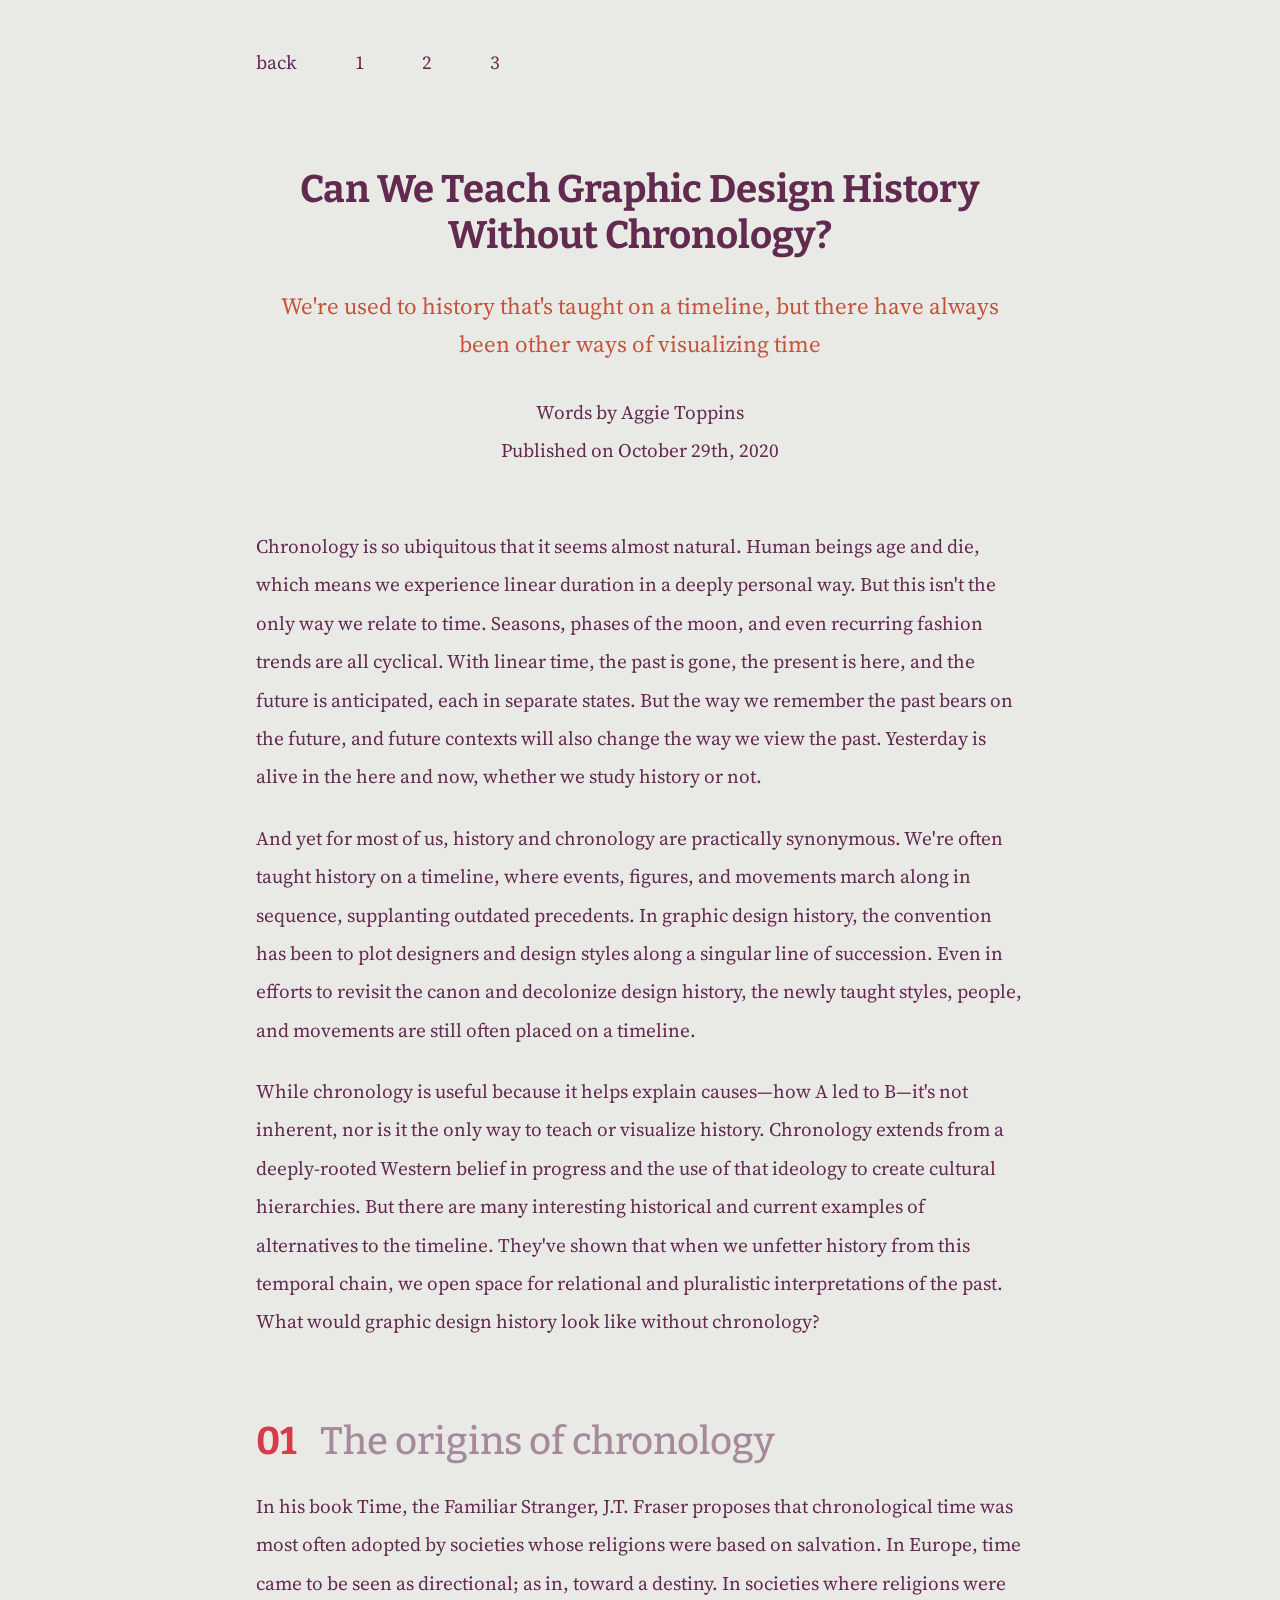
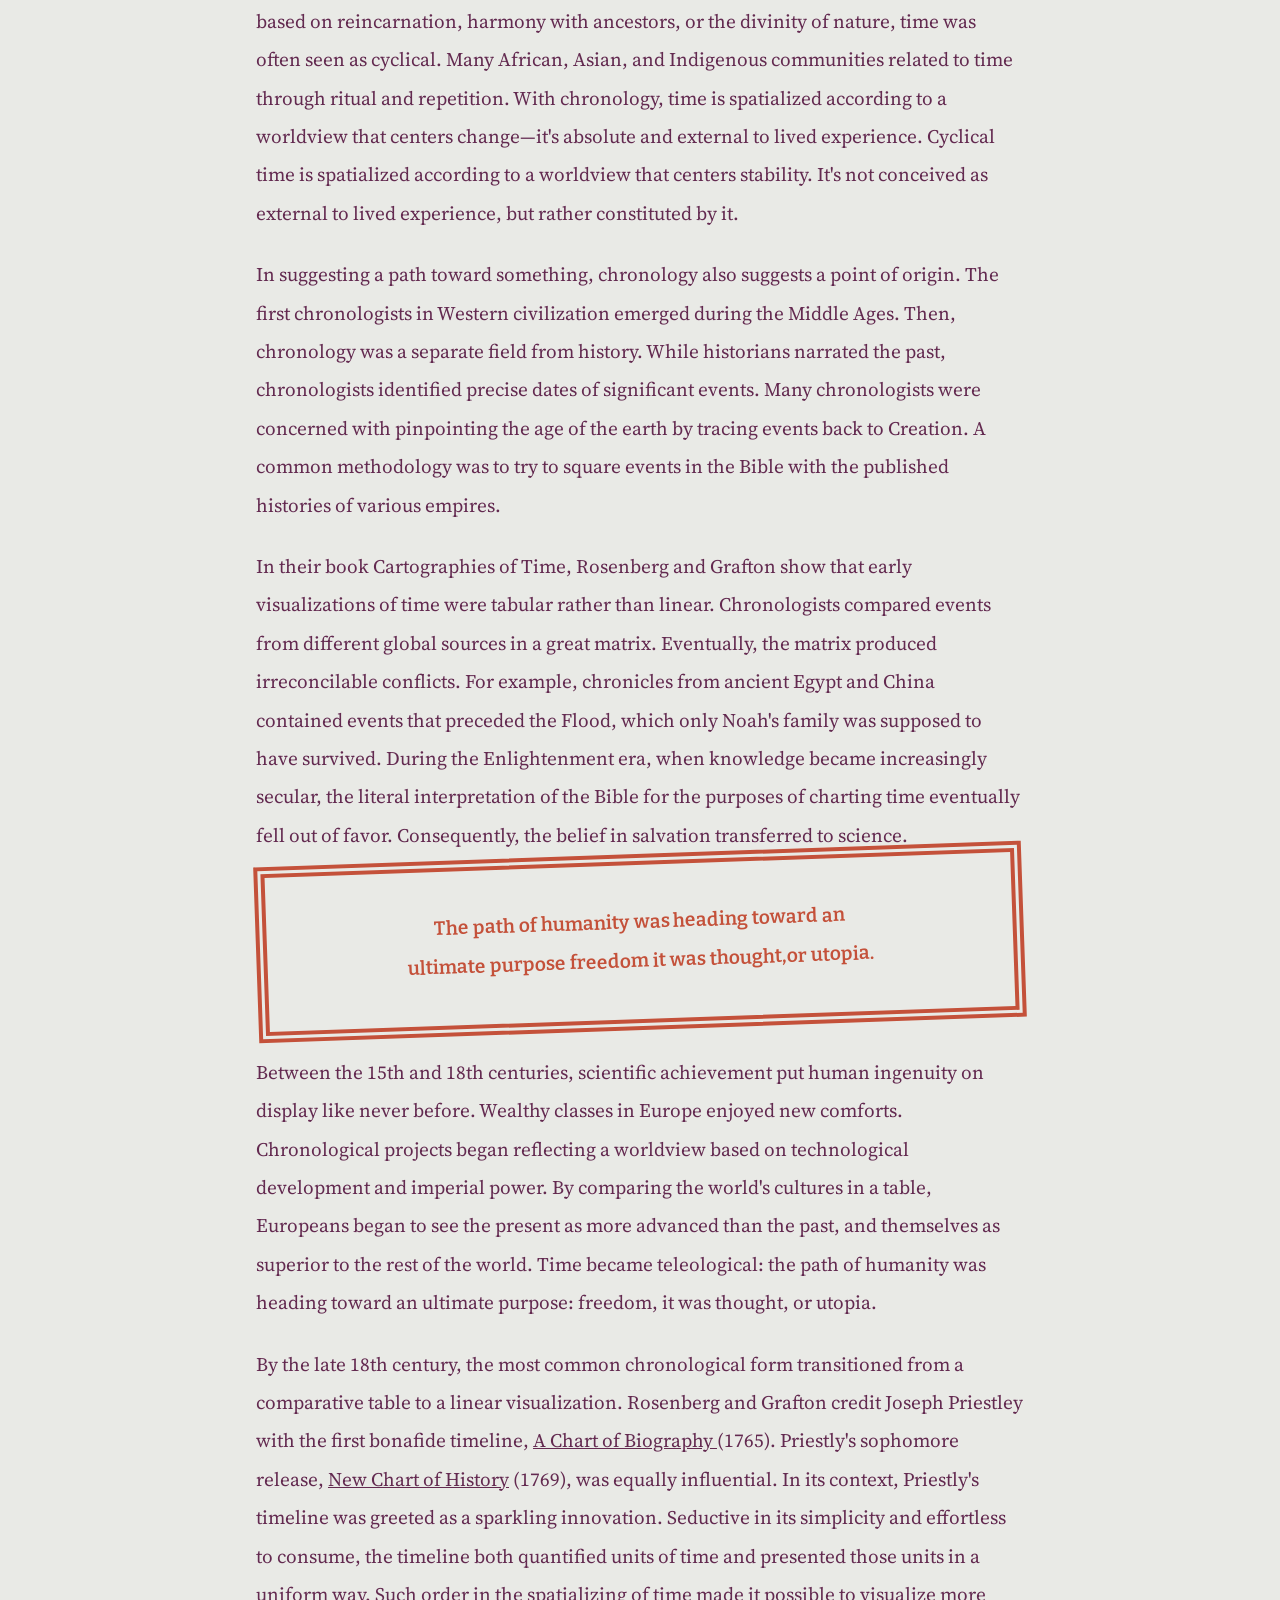
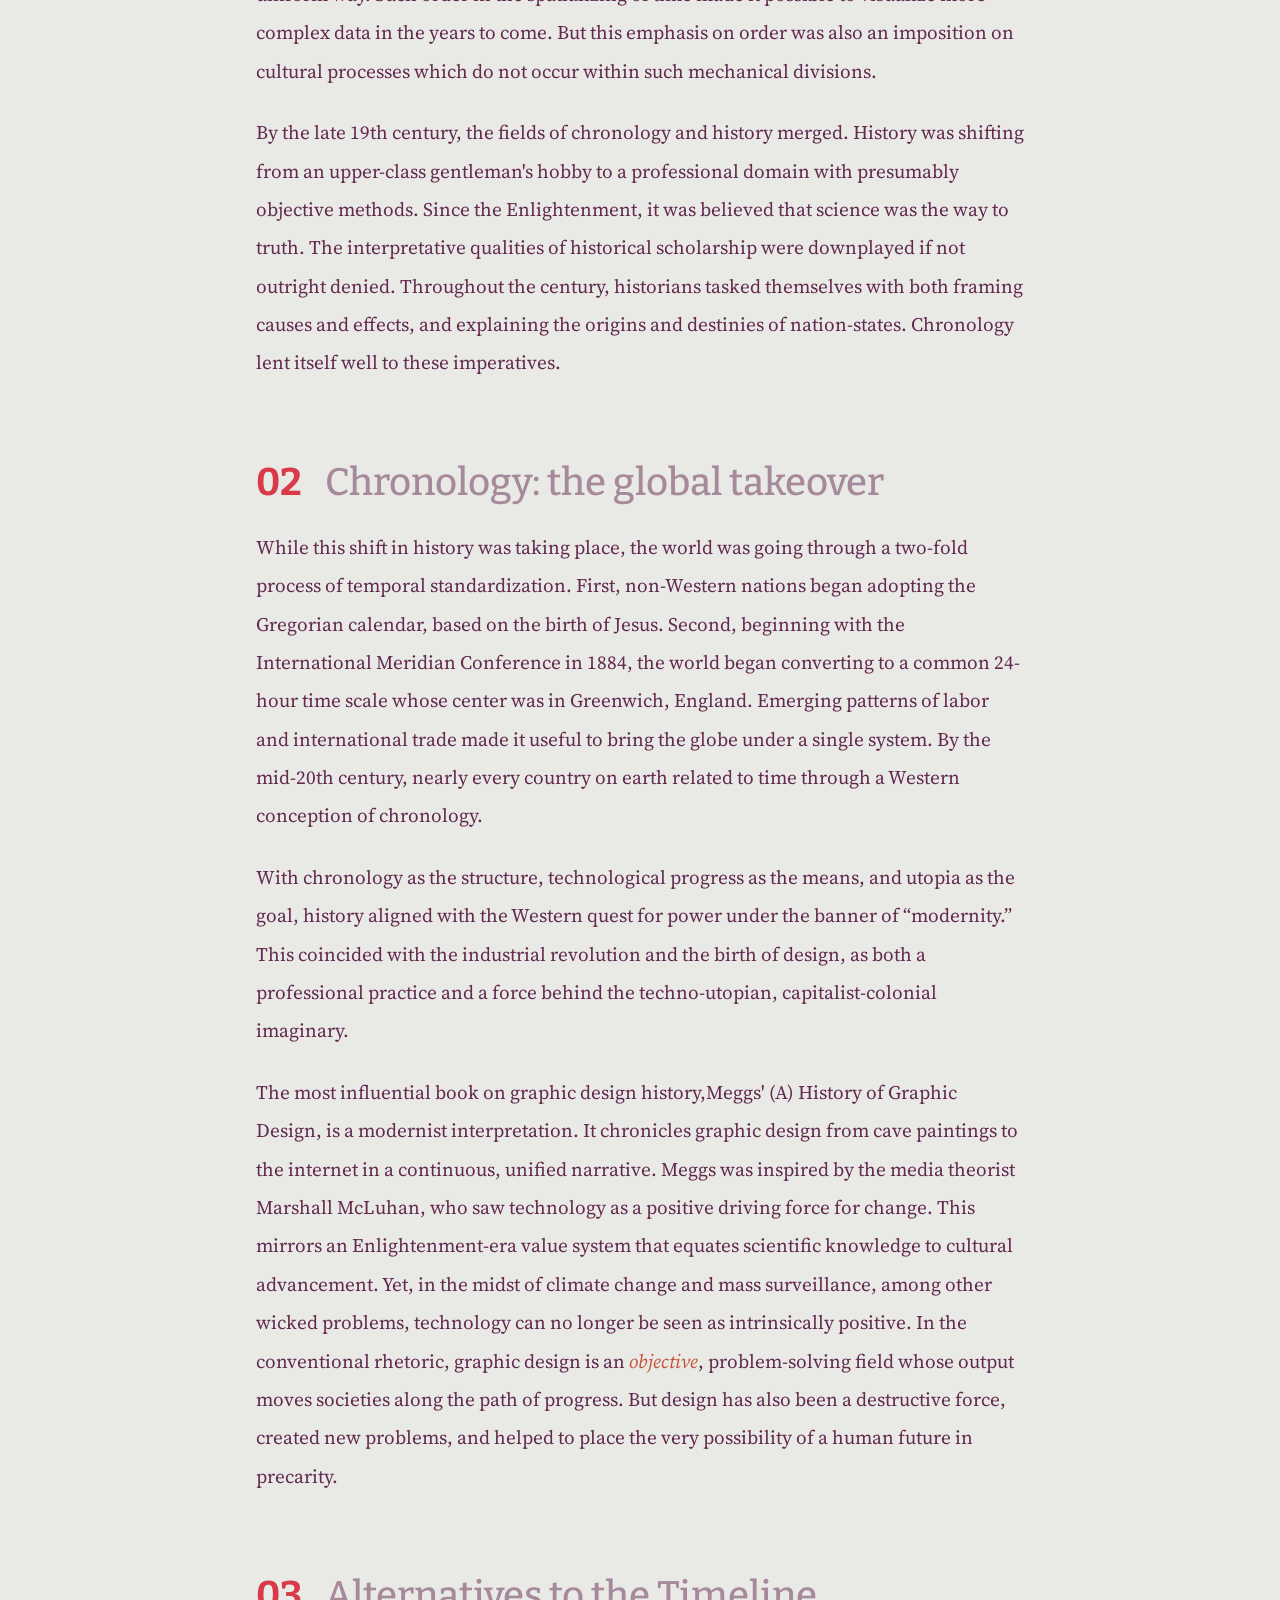
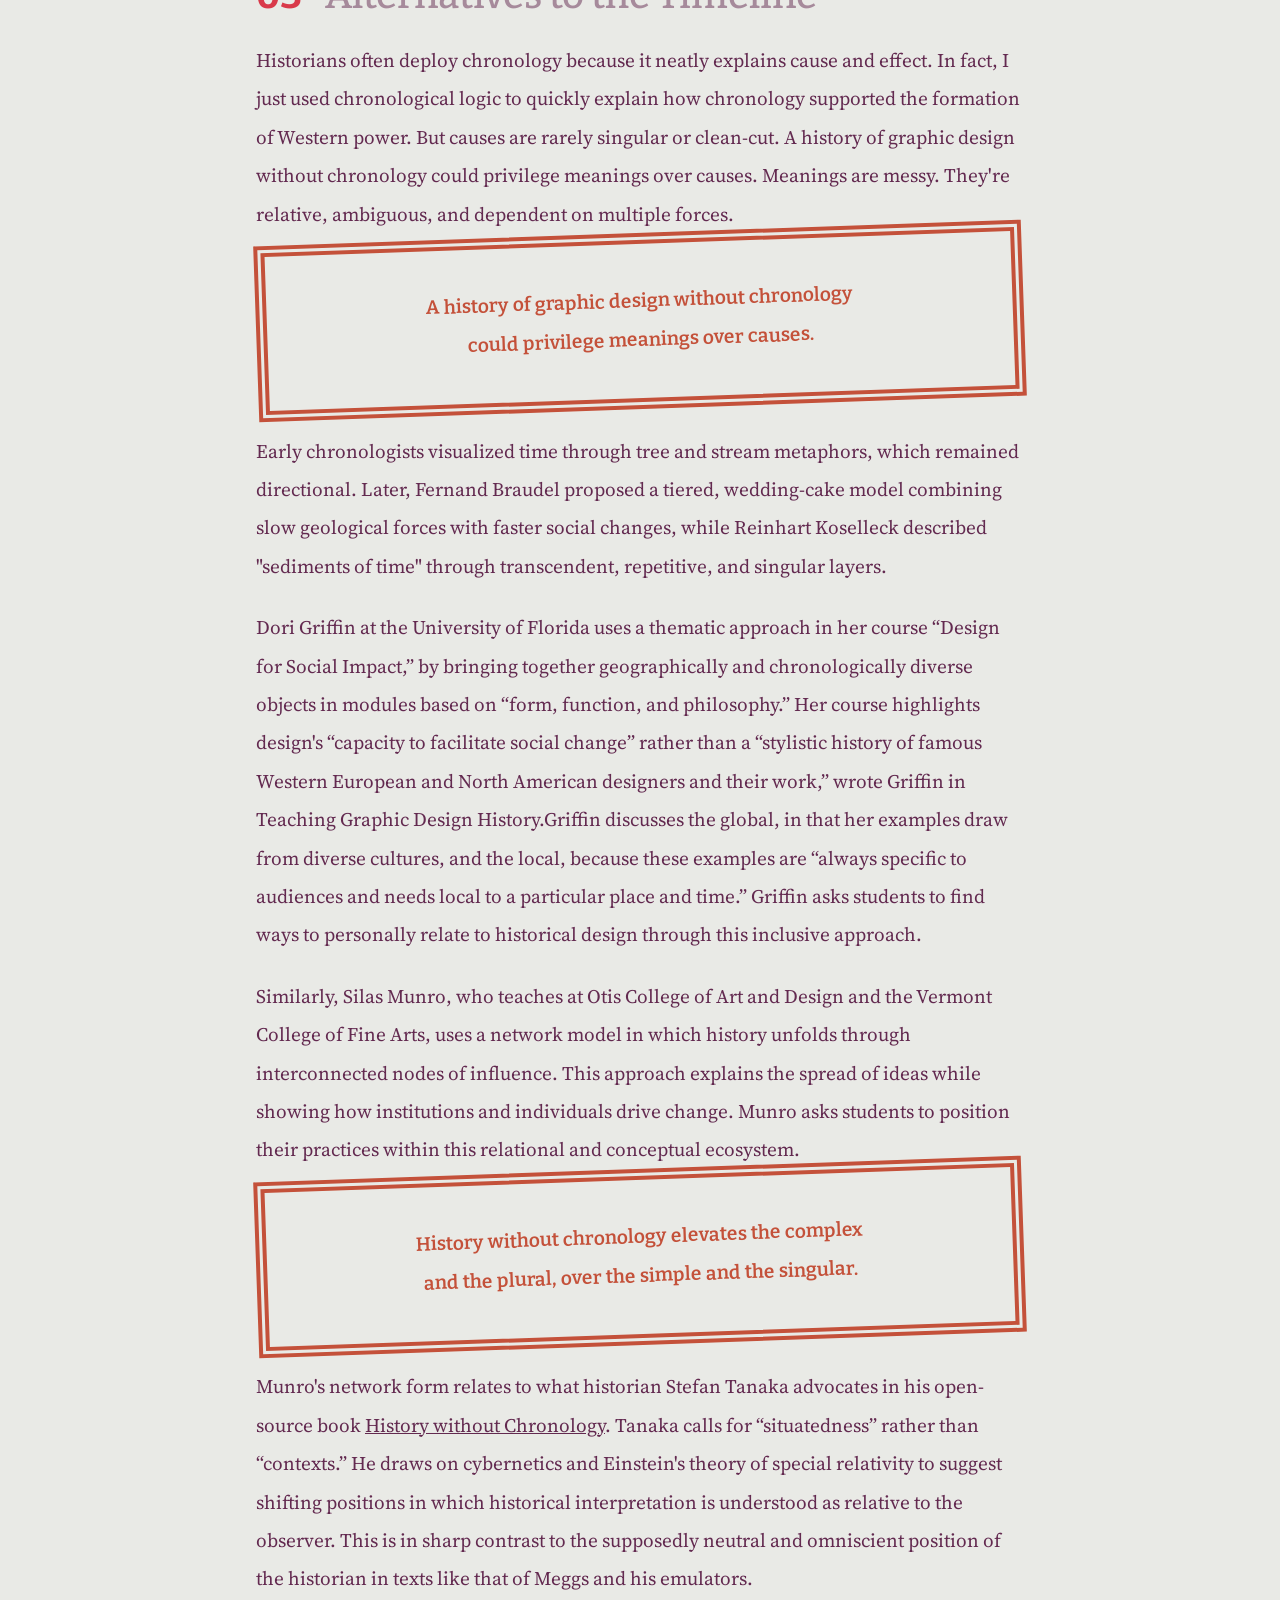
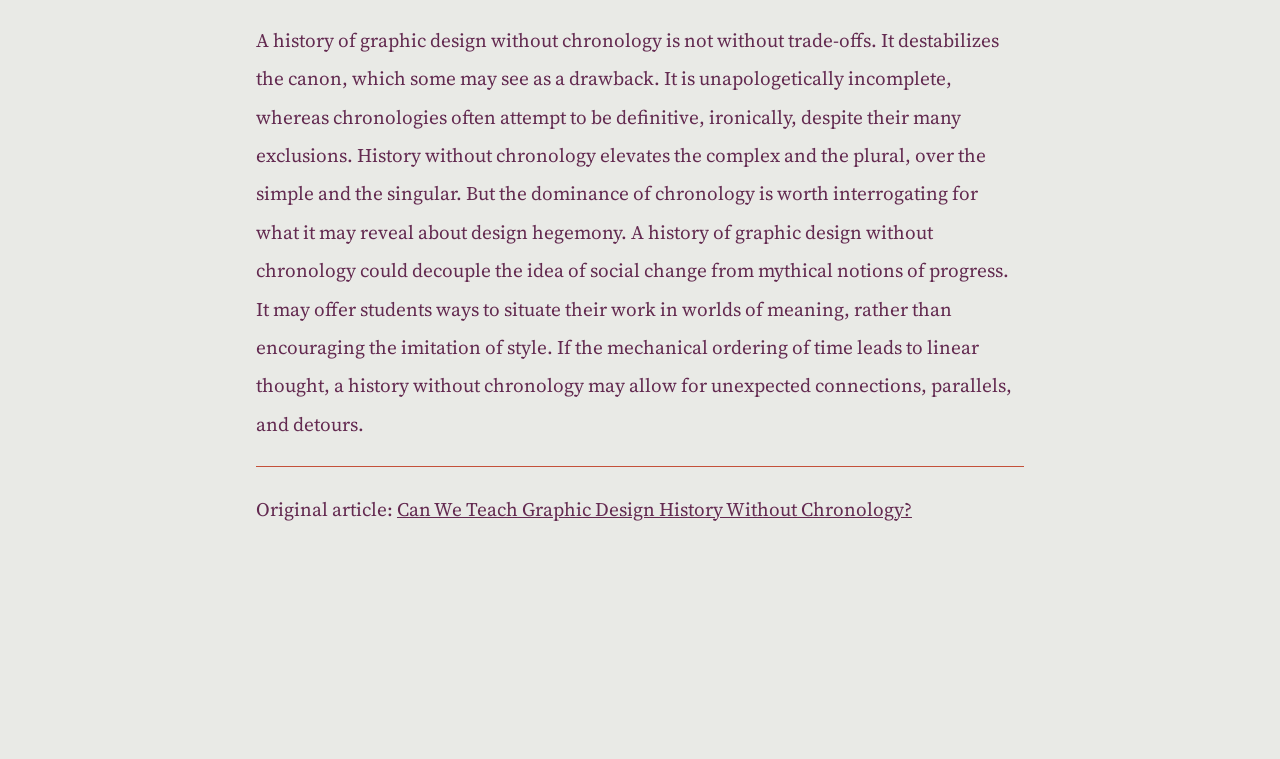
==== commit f8e8224a: "adding style D1" ====
--- a/direction-1/index.html
+++ b/direction-1/index.html
@@ -55,7 +55,10 @@
 			</section>
 
 			<section>
-				<h2>The origins of chronology</h2>
+				<h2>
+					<span class="section-number">01</span>
+					<span class="section-title">The origins of chronology</span>
+				</h2>
 
 				<p>In his book <cite>Time, the Familiar Stranger</cite>, J.T. Fraser proposes that chronological time was most often adopted by societies whose religions were based on salvation. In Europe, time came to be seen as directional; as in, toward a destiny. In societies where religions were based on reincarnation, harmony with ancestors, or the divinity of nature, time was often seen as cyclical. Many African, Asian, and Indigenous communities related to time through ritual and repetition. With chronology, time is spatialized according to a worldview that centers change—it's absolute and external to lived experience. Cyclical time is spatialized according to a worldview that centers stability. It's not conceived as external to lived experience, but rather constituted by it. </p>
 
@@ -64,7 +67,7 @@
 				<p>In their book <cite>Cartographies of Time</cite>, Rosenberg and Grafton show that early visualizations of time were tabular rather than linear. Chronologists compared events from different global sources in a great matrix. Eventually, the matrix produced irreconcilable conflicts. For example, chronicles from ancient Egypt and China contained events that preceded the Flood, which only Noah's family was supposed to have survived. During the Enlightenment era, when knowledge became increasingly secular, the literal interpretation of the Bible for the purposes of charting time eventually fell out of favor. Consequently, the belief in salvation transferred to science. </p>
 
 				<!-- This is a quote. -->
-				<blockquote class="pull-quote quote-1">
+				<blockquote class="pull-quote">
 					<p>The path of humanity was heading toward an ultimate purpose freedom it was thought,or utopia.</p>
 				</blockquote>
 
@@ -76,7 +79,10 @@
 			</section>
 
 			<section>
-				<h2>Chronology: the global takeover</h2>
+				<h2>
+					<span class="section-number">02</span>
+					<span class="section-title">Chronology: the global takeover</span>
+				</h2>
 
 				<p>While this shift in history was taking place, the world was going through a two-fold process of temporal standardization. First, non-Western nations began adopting the Gregorian calendar, based on the birth of Jesus. Second, beginning with the International Meridian Conference in 1884, the world began converting to a common 24-hour time scale whose center was in Greenwich, England. Emerging patterns of labor and international trade made it useful to bring the globe under a single system. By the mid-20th century, nearly every country on earth related to time through a Western conception of chronology. </p>
 
@@ -86,12 +92,15 @@
 			</section>
 
 			<section>
-				<h2>Alternatives to the Timeline</h2>
+				<h2>
+					<span class="section-number">03</span>
+					<span class="section-title">Alternatives to the Timeline</span>
+				</h2>
 
 				<p>Historians often deploy chronology because it neatly explains cause and effect. In fact, I just used chronological logic to quickly explain how chronology supported the formation of Western power. But causes are rarely singular or clean-cut. A history of graphic design without chronology could privilege meanings over causes. Meanings are messy. They're relative, ambiguous, and dependent on multiple forces.</p>
 
 				<!-- This is a quote. -->
-				<blockquote class="pull-quote quote-2">
+				<blockquote class="pull-quote">
 					<p>A history of graphic design without chronology could privilege meanings over causes.</p>
 				</blockquote>
 
@@ -102,7 +111,7 @@
 				<p>Similarly, Silas Munro, who teaches at Otis College of Art and Design and the Vermont College of Fine Arts, uses a network model in which history unfolds through interconnected nodes of influence. This approach explains the spread of ideas while showing how institutions and individuals drive change. Munro asks students to position their practices within this relational and conceptual ecosystem.</p>
 
 				<!-- This is a quote. -->
-				<blockquote class="pull-quote quote-3">
+				<blockquote class="pull-quote">
 					<p>History without chronology elevates the complex and the plural, over the simple and the singular.</p>
 				</blockquote>
 
@@ -114,11 +123,7 @@
 			<!-- footer of the article -->
 			<footer>
 				<p>Original article:
-					<cite>
-						<a href="https://eyeondesign.aiga.org/can-we-teach-graphic-design-history-without-chronology/">
-							Can We Teach Graphic Design History Without Chronology?
-						</a>
-					</cite>
+					<cite><a href="https://eyeondesign.aiga.org/can-we-teach-graphic-design-history-without-chronology/">Can We Teach Graphic Design History Without Chronology?</a></cite>
 				</p>
 			</footer>
 		</article>
--- a/direction-1/style.css
+++ b/direction-1/style.css
@@ -1,25 +1,33 @@
-@import url("https://fonts.googleapis.com/css2?family=Courier+Prime:ital,wght@0,400;0,700;1,400&family=Libre+Franklin:wght@400;800&display=swap");
+@import url("https://fonts.googleapis.com/css2?family=Bitter:ital,wght@0,400;0,800;1,800&family=Courier+Prime:wght@400;700&family=Source+Serif+4:wght@300;400&family=Noto+Serif+SC:wght@300;400&display=swap");
 
 :root {
-	--color-bg: rgb(253, 255, 236);
-	--color-fg: #2c3e50;
+	--color-bg: #e9eae6;
+	--color-fg:  #632a50;
 	--color-style: #d93a4a;
-	--color-muted: #f15060;
-	--color-accent:#006d73;
+	--color-muted:rgb(99 42 80/50%);
+	--color-accent:#c4513a;
 
 	/* spacing */
 	--space-xs: 0.6rem;
 	--space-sm: 1.2rem;
-	--size-medium: 2rem;
-	--size-large: 4rem;
+	--space-md: 2rem;
+	--size-lg: 4rem;
 
 	/* letter */
 	--type--xl: 5em;
-	--type--lg:2.5rem;
-	--type--md: 1.5rem;
+	--type-lg:2.5rem;
+	--type-md: 1.5rem;
+	--type-sm: 1rem;
 
-	--font-head: 'Libre Franklin', sans-serif;
-	--font-body: 'Courier Prime', monospace;
+	/* lines */
+	--line-thin:0.2rem;
+	--line-double: 0.6rem;
+
+	--font-head: 'Bitter','Noto Serif SC',sans-serif;
+	--font-body: 'Source Serif 4','Noto Serif SC', monospace;
+
+	--page-width:40rem;
+	--page-margin: clamp(1.25rem, 5vw, 2.25rem);
 
 	color: var(--color-fg);
 	background-color: var(--color-bg);
@@ -27,17 +35,31 @@
 
 html {
 	font-family: var(--font-body);
-	font-size: 1rem;
+	font-size: 1.2rem;
 	line-height: 2rem;
 	}
 
-	nav ul {
+	body {
+	max-inline-size: calc(var(--page-width) + 2 * var(--page-margin));
+	margin-inline: auto;
+	padding-inline: var(--page-margin);
+	padding-block-end: 8rem;
+}
+
+nav {
+	padding-block-start: 2.25rem;
+	padding-block-end: 1.4rem;
+	border-block-end: var(--border-double) double var(--color-fg);
+
+	ul {
 		display: flex;
 		gap: 3em;
 	}
 
-	body {
-		padding: var(--space-sm);
+	a {
+		text-decoration: none;
+	}
+
 	}
 
 	section>*+* {
@@ -70,11 +92,21 @@
 
 	/* section headings (was h3) */
 	h2 {
-		font-size: 3rem;
+		display:flex;
+		align-items:flex;
+		column-gap: var(--space-sm);
+
+		font-size: 2rem;
 		font-weight: 500;
-		margin-block: var(--size-large) var(--space-sm);
+		margin-block: var(--size-lg) var(--space-sm);
 	}
 
+	.section-number{
+		color: var(--color-style);
+		flex-shrink: 0;
+		font-size: var(--type-xl);
+		font-weight: 700;
+	}
 
 	/* article header */
 	.article-header {
@@ -87,22 +119,32 @@
 	}
 
 	.subtitle {
-		font-size: 0.8rem;
+		font-size: var(--space-sm);
 		color: var(--color-accent);
 		margin-top: 1.5rem;
 		margin-bottom: 1.5rem;
 	}
 
-
-	/* pull quotes */
 	.pull-quote {
 		color: var(--color-accent);
+		font-family: var(--font-head);
+		text-align: center;
+		border: var(--line-double) double var(--color-accent);
+		padding-block: var(--space-md);
+		padding-inline: var(--space-sm);
+		margin-block: var(--space-lg);
+		rotate: -2deg;
+
+		max-inline-size: calc(var(--measure) * 0.8);
+		margin-inline: auto;
+
+	p {
 		font-size: var(--size-quote-basic);
-		font-weight: 500;
-		line-height: 1.2;
-		margin-block: var(--size-medium);
-		margin-inline: 0;
-		font-family: var(--font-head);
+		font-weight: 600;
+		line-height: 2;
+		text-wrap: balance;
+	}
+
 	}
 
 	/* first quote */
@@ -117,21 +159,6 @@
 		font-weight: 400;
 	}
 
-	/* without chronology */
-	.pq-22 {
-		margin-block: var(--size-medium);
-		color: rgb(97 94 91 / 50%);
-		font-family: var(--font-body);
-		font-size: 1.5rem;
-		font-weight: 700;
-		text-decoration: line-through;
-	}
-
-	/* over causes */
-	.pq-24 {
-		font-size: calc(var(--size-quote-basic) * 2);
-	}
-
 	/* third quote */
 	.quote-3 {
 		color: var(--color-accent);
@@ -140,18 +167,11 @@
 		line-height: 1.2;
 	}
 
-	/* COMPLEX */
-	.pq-32-1 {
-		font-size: calc(var(--size-quote-basic) * 2);
-		text-transform: uppercase;
-		text-decoration: underline;
-		text-underline-offset: 0.15em;
-	}
 
 	/* footer */
 	footer {
 		margin-block-start: var(--space-sm);
-		margin-block-end: var(--size-large);
+		margin-block-end: var(--size-lg);
 		padding-block-start: var(--space-sm);
 		border-block-start: 1px solid var(--color-accent);
 	}
@@ -159,9 +179,10 @@
 
 @media (prefers-color-scheme: dark) {
 	:root {
-		--color-fg: var(--color-muted);
 		--color-bg: black;
-		--color-accent: pink;
+		--color-fg: #f0dde6;
+		--color-accent: #f07a5c;
+		--color-muted:rgb(99 42 80);
 	}
 }
 
@@ -170,3 +191,5 @@
 		--color-accent: black;
 	}
 }
+
+
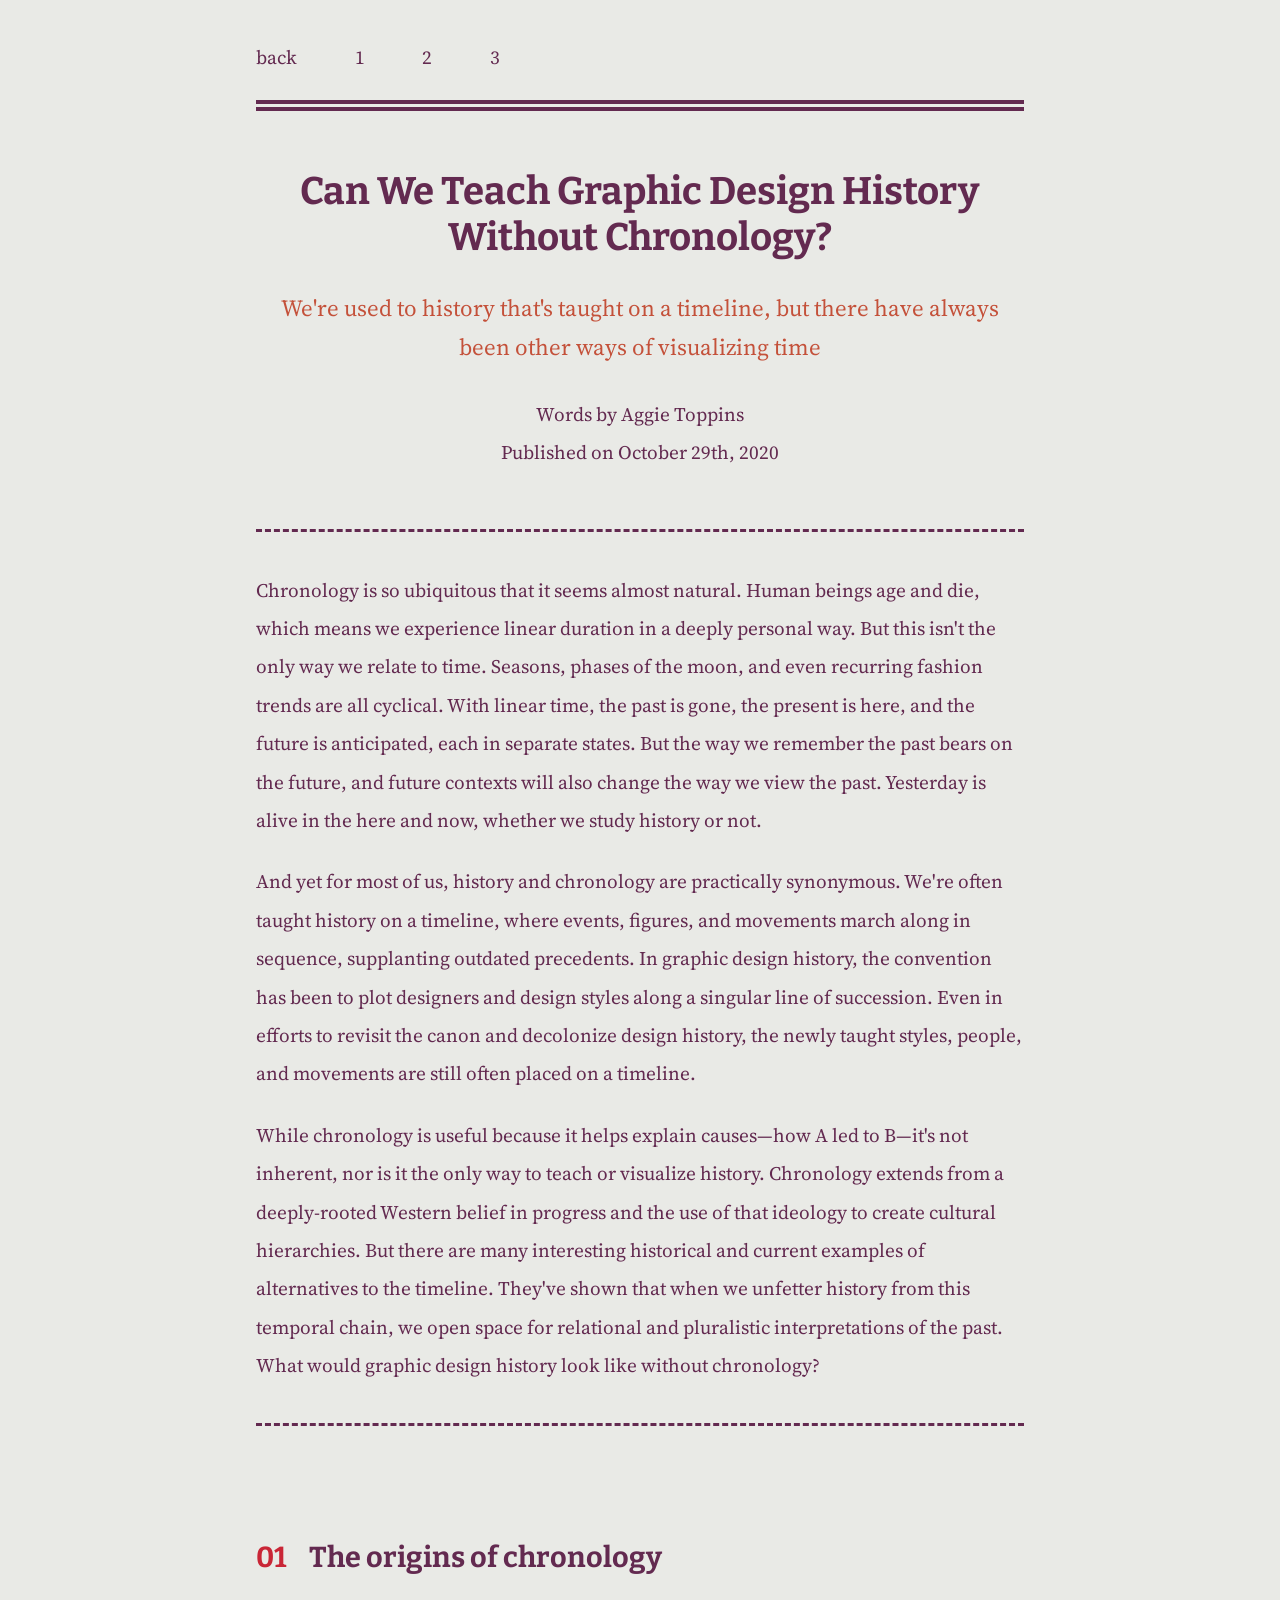
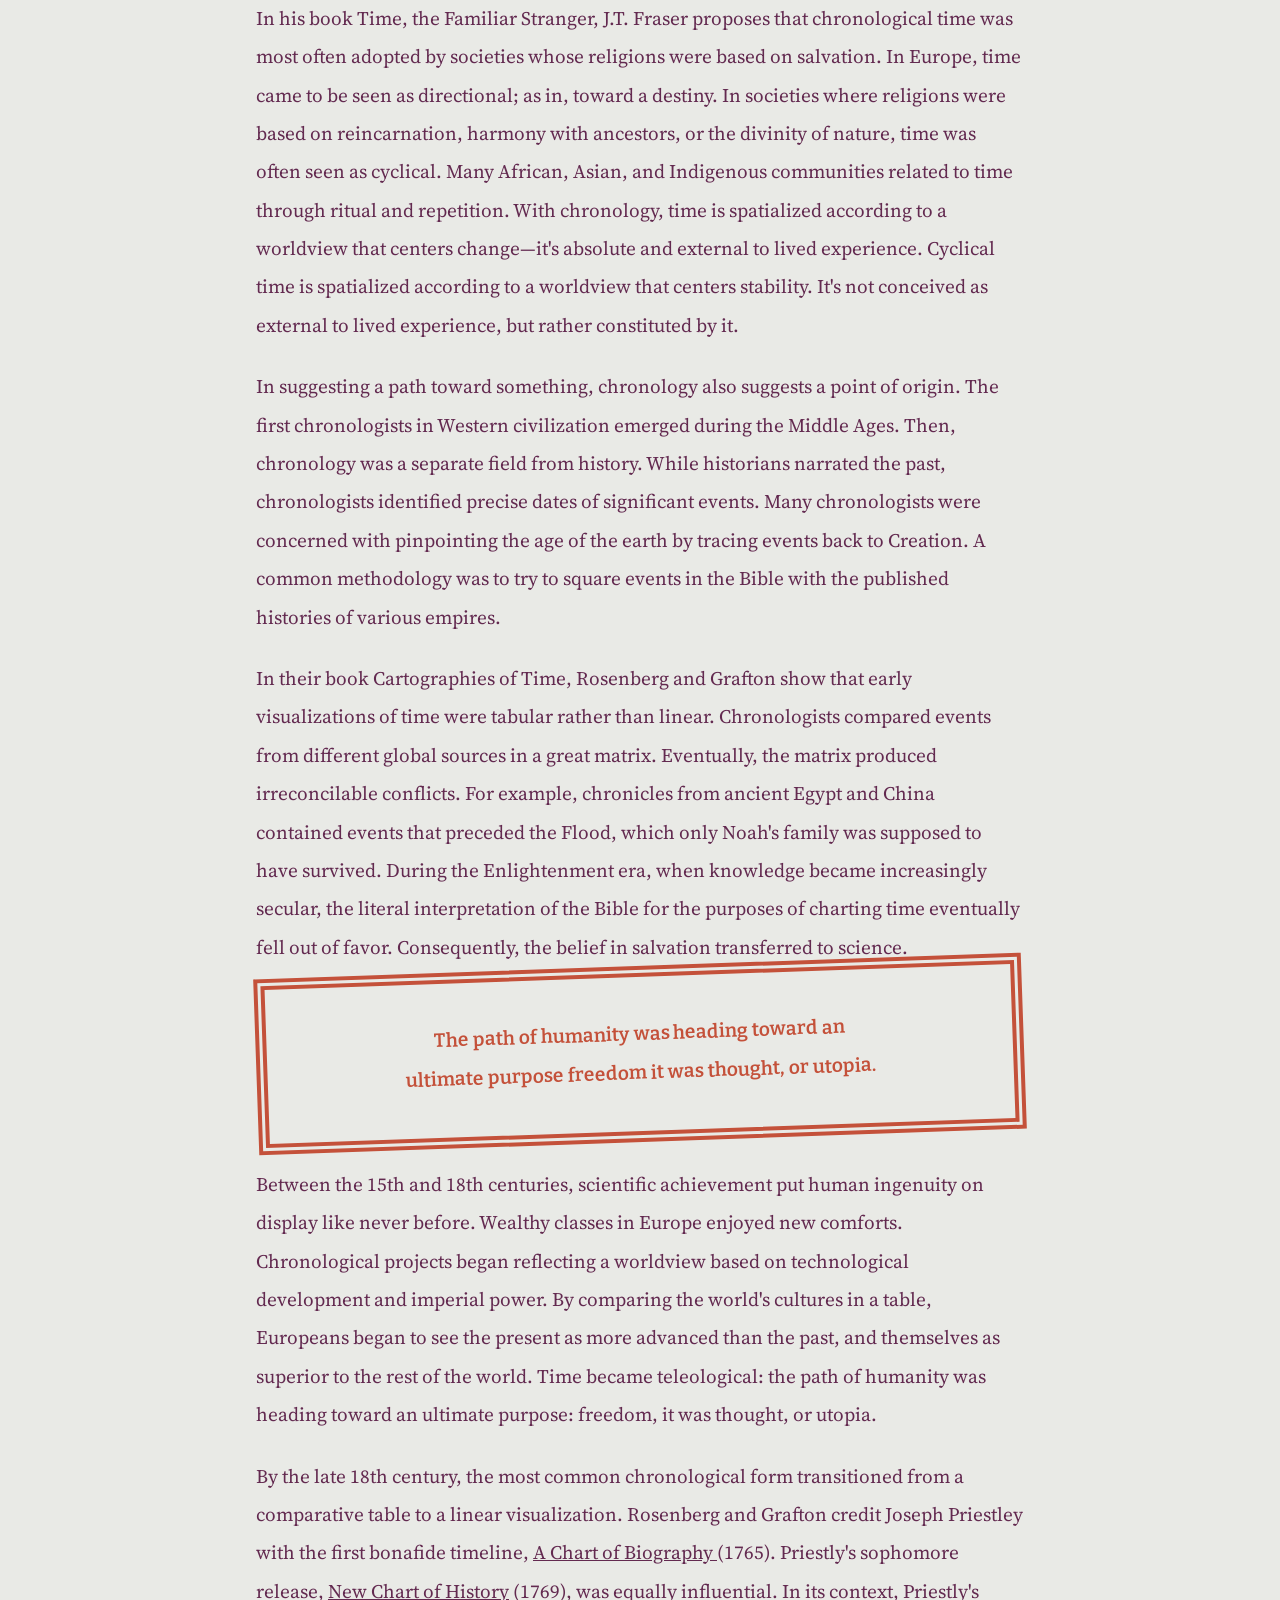
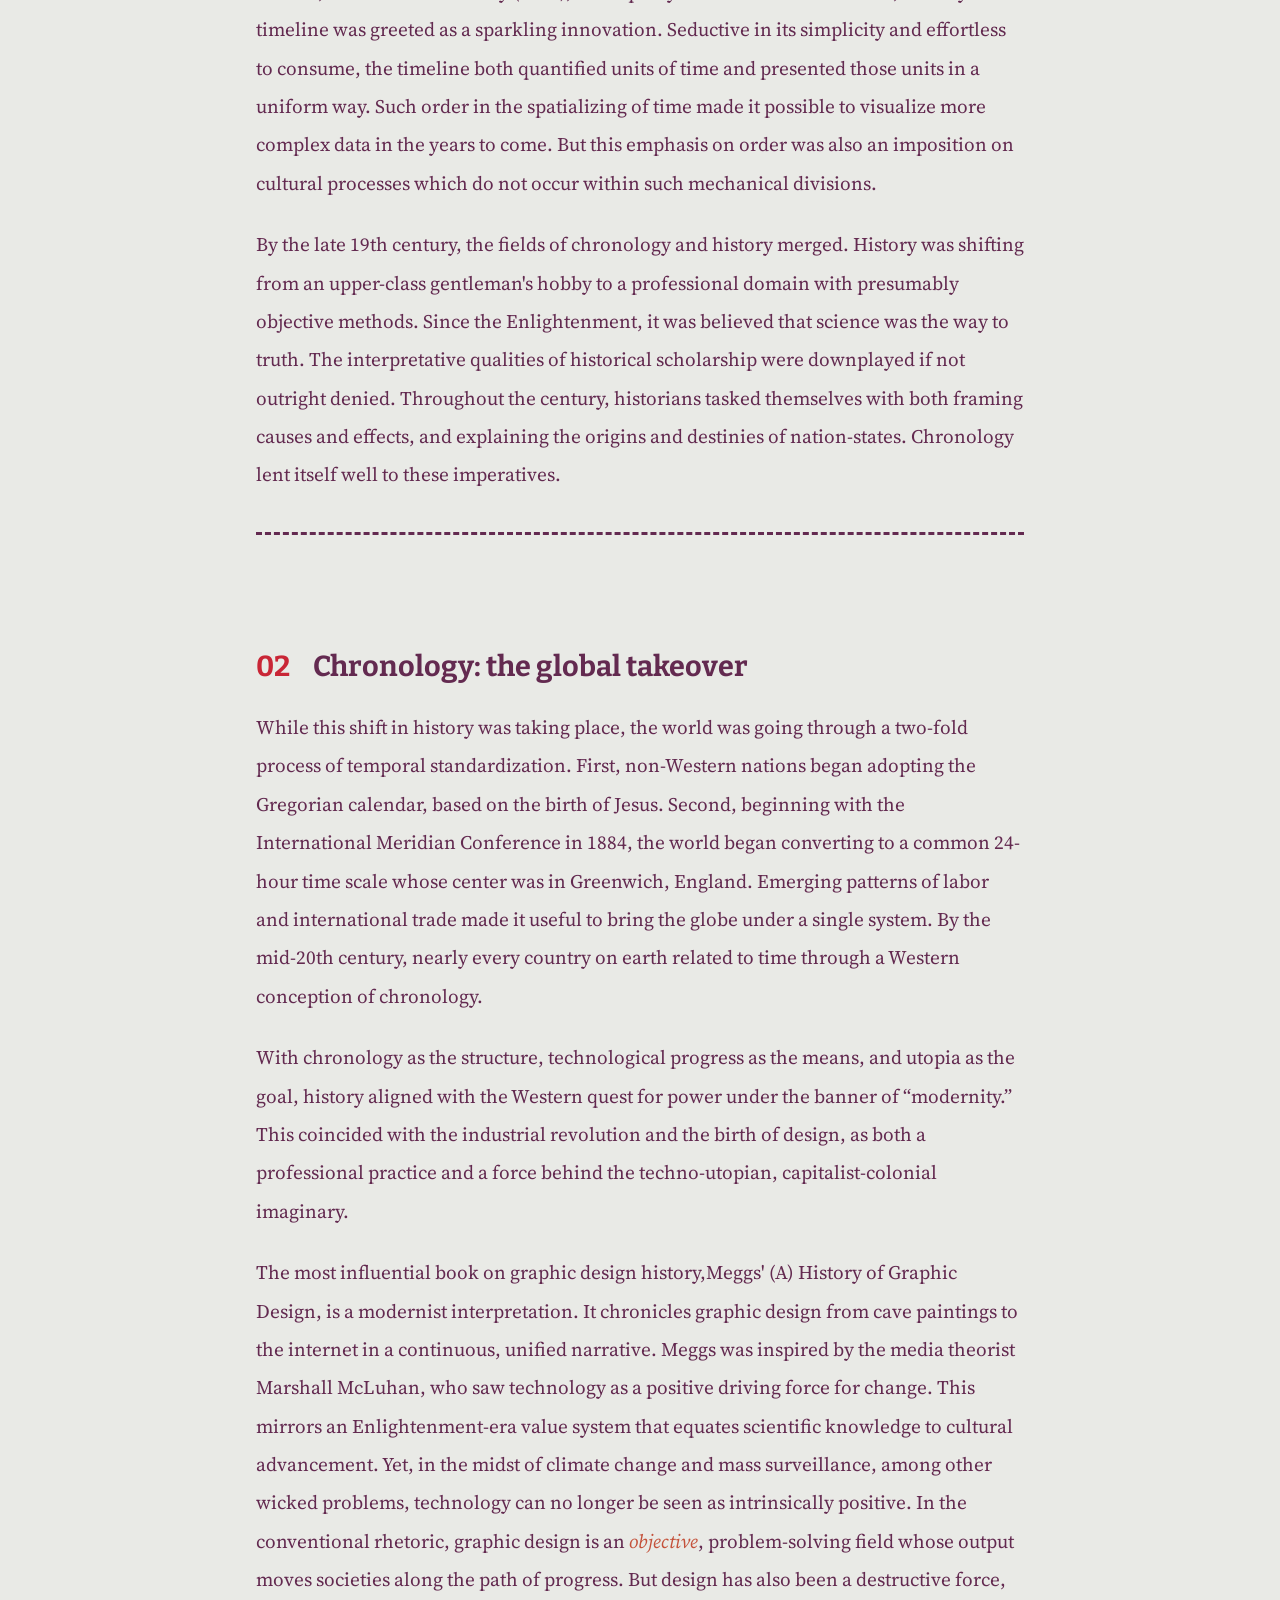
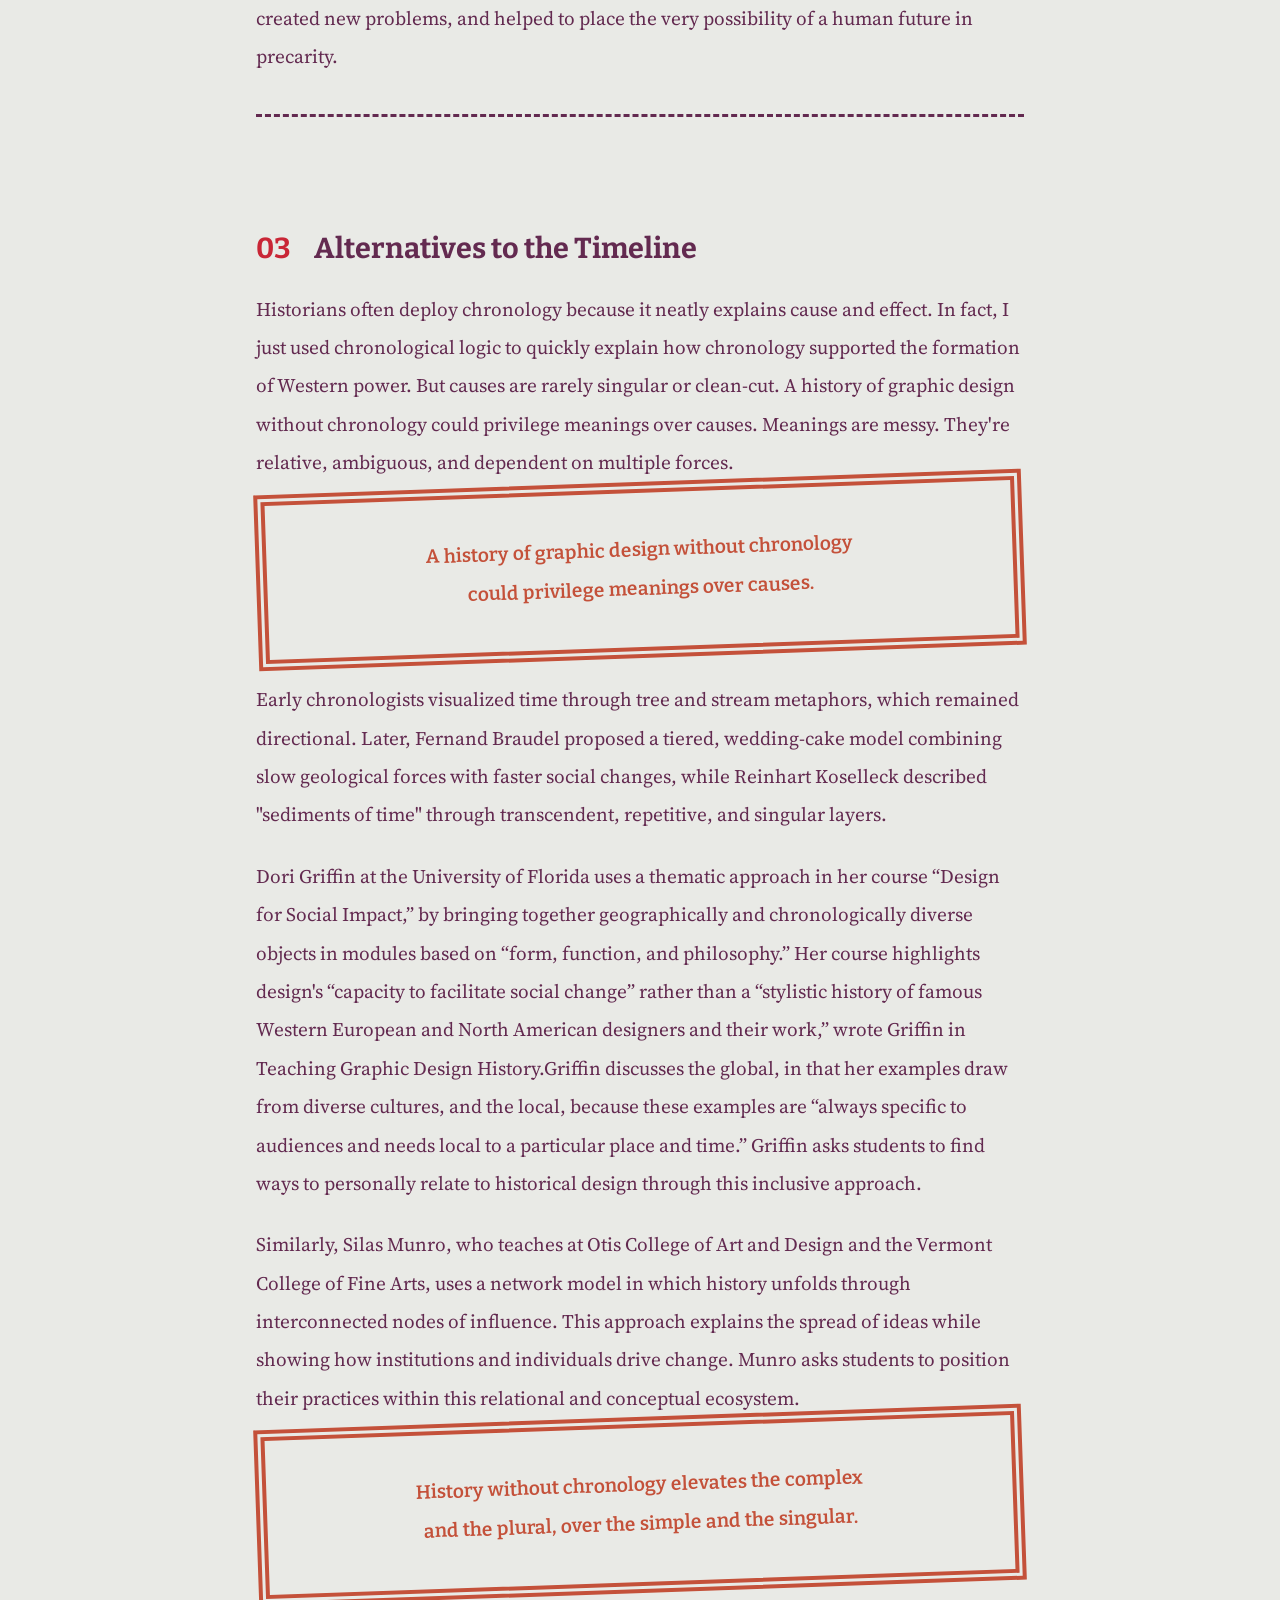
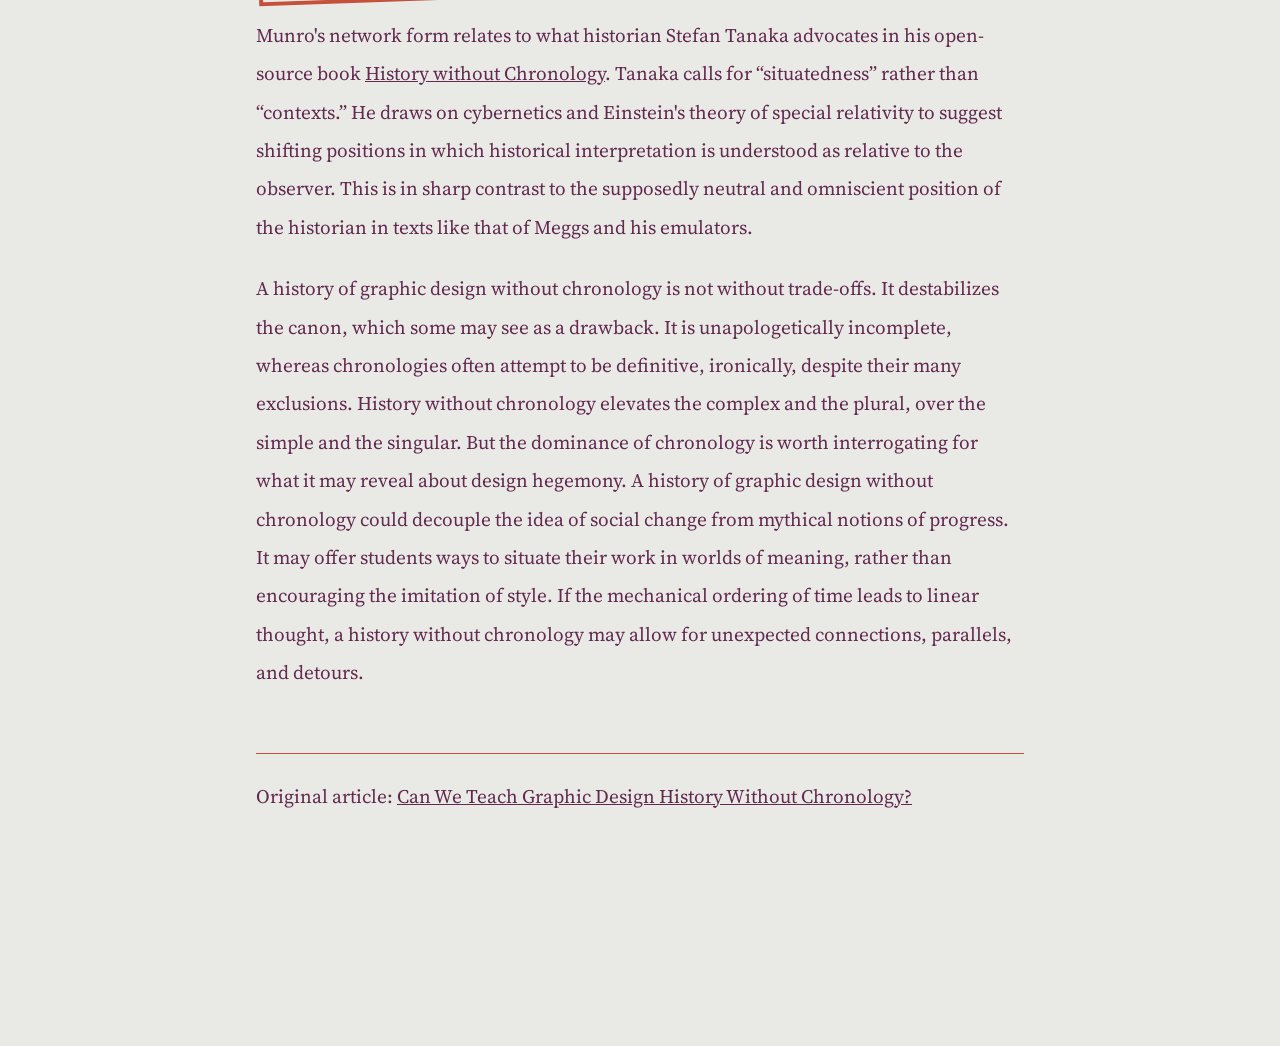
==== commit 4e53d8f3: "style finish D1" ====
--- a/direction-1/index.html
+++ b/direction-1/index.html
@@ -41,8 +41,10 @@
 						but there have always been other ways of visualizing time
 					</p>
 
-					<p>Words by Aggie Toppins</p>
-					<p>Published on <time datetime="2020-10-29">October 29th, 2020</time></p>
+					<p class="byline">
+						Words by Aggie Toppins<br>
+						Published on <time datetime="2020-10-29">October 29th, 2020</time>
+					</p>
 				</hgroup>
 			</header>
 
@@ -68,7 +70,7 @@
 
 				<!-- This is a quote. -->
 				<blockquote class="pull-quote">
-					<p>The path of humanity was heading toward an ultimate purpose freedom it was thought,or utopia.</p>
+					<p>The path of humanity was heading toward an ultimate purpose freedom it was thought, or utopia.</p>
 				</blockquote>
 
 				<p>Between the 15th and 18th centuries, scientific achievement put human ingenuity on display like never before. Wealthy classes in Europe enjoyed new comforts. Chronological projects began reflecting a worldview based on technological development and imperial power. By comparing the world's cultures in a table, Europeans began to see the present as more advanced than the past, and themselves as superior to the rest of the world. Time became teleological: the path of humanity was heading toward an ultimate purpose: freedom, it was thought, or utopia. </p>
--- a/direction-1/style.css
+++ b/direction-1/style.css
@@ -3,7 +3,7 @@
 :root {
 	--color-bg: #e9eae6;
 	--color-fg:  #632a50;
-	--color-style: #d93a4a;
+	--color-style: #c92636;
 	--color-muted:rgb(99 42 80/50%);
 	--color-accent:#c4513a;
 
@@ -23,6 +23,8 @@
 	--line-thin:0.2rem;
 	--line-double: 0.6rem;
 
+
+
 	--font-head: 'Bitter','Noto Serif SC',sans-serif;
 	--font-body: 'Source Serif 4','Noto Serif SC', monospace;
 
@@ -47,9 +49,9 @@
 }
 
 nav {
-	padding-block-start: 2.25rem;
-	padding-block-end: 1.4rem;
-	border-block-end: var(--border-double) double var(--color-fg);
+	padding-block-start: var(--space-md);
+	padding-block-end: var(--space-sm);
+	border-block-end: var(--line-double) double;
 
 	ul {
 		display: flex;
@@ -62,8 +64,20 @@
 
 	}
 
-	section>*+* {
+	section {
+	padding-block: var(--space-md);
+	border-block-start: var(--line-thin) dashed var(--color-fg);
+
+	> * + * {
 		margin-block-start: var(--space-sm);
+	}
+	}
+
+	.section-number{
+		color: var(--color-style);
+		flex-shrink: 0;
+		font-size: var(--type-xl);
+		font-weight: 700;
 	}
 
 	/* link style */
@@ -81,13 +95,13 @@
 	h1,h2 {
 		font-family: var(--font-head), serif;
 		line-height: 1.2;
-		color: var(--color-muted);
+		color: var(--color-fg);
+		font-weight: 700;
 	}
 
 	/* article title (was h2) */
 	h1 {
 		font-size: 2rem;
-		font-weight: 700;
 	}
 
 	/* section headings (was h3) */
@@ -96,16 +110,8 @@
 		align-items:flex;
 		column-gap: var(--space-sm);
 
-		font-size: 2rem;
-		font-weight: 500;
+		font-size: var(--type-md);
 		margin-block: var(--size-lg) var(--space-sm);
-	}
-
-	.section-number{
-		color: var(--color-style);
-		flex-shrink: 0;
-		font-size: var(--type-xl);
-		font-weight: 700;
 	}
 
 	/* article header */
@@ -121,8 +127,7 @@
 	.subtitle {
 		font-size: var(--space-sm);
 		color: var(--color-accent);
-		margin-top: 1.5rem;
-		margin-bottom: 1.5rem;
+		margin-block: 1.5rem;
 	}
 
 	.pull-quote {
@@ -182,14 +187,18 @@
 		--color-bg: black;
 		--color-fg: #f0dde6;
 		--color-accent: #f07a5c;
-		--color-muted:rgb(99 42 80);
+		--color-muted: rgb(240 221 230 / 50%);
 	}
 }
 
 @media (prefers-contrast: more) {
 	:root {
-		--color-accent: black;
-	}
-}
-
-
+		--color-accent: #8c2f1d;
+	}
+}
+
+@media (prefers-contrast: more) and (prefers-color-scheme: dark) {
+	:root {
+		--color-accent: #ff9b80;
+	}
+}
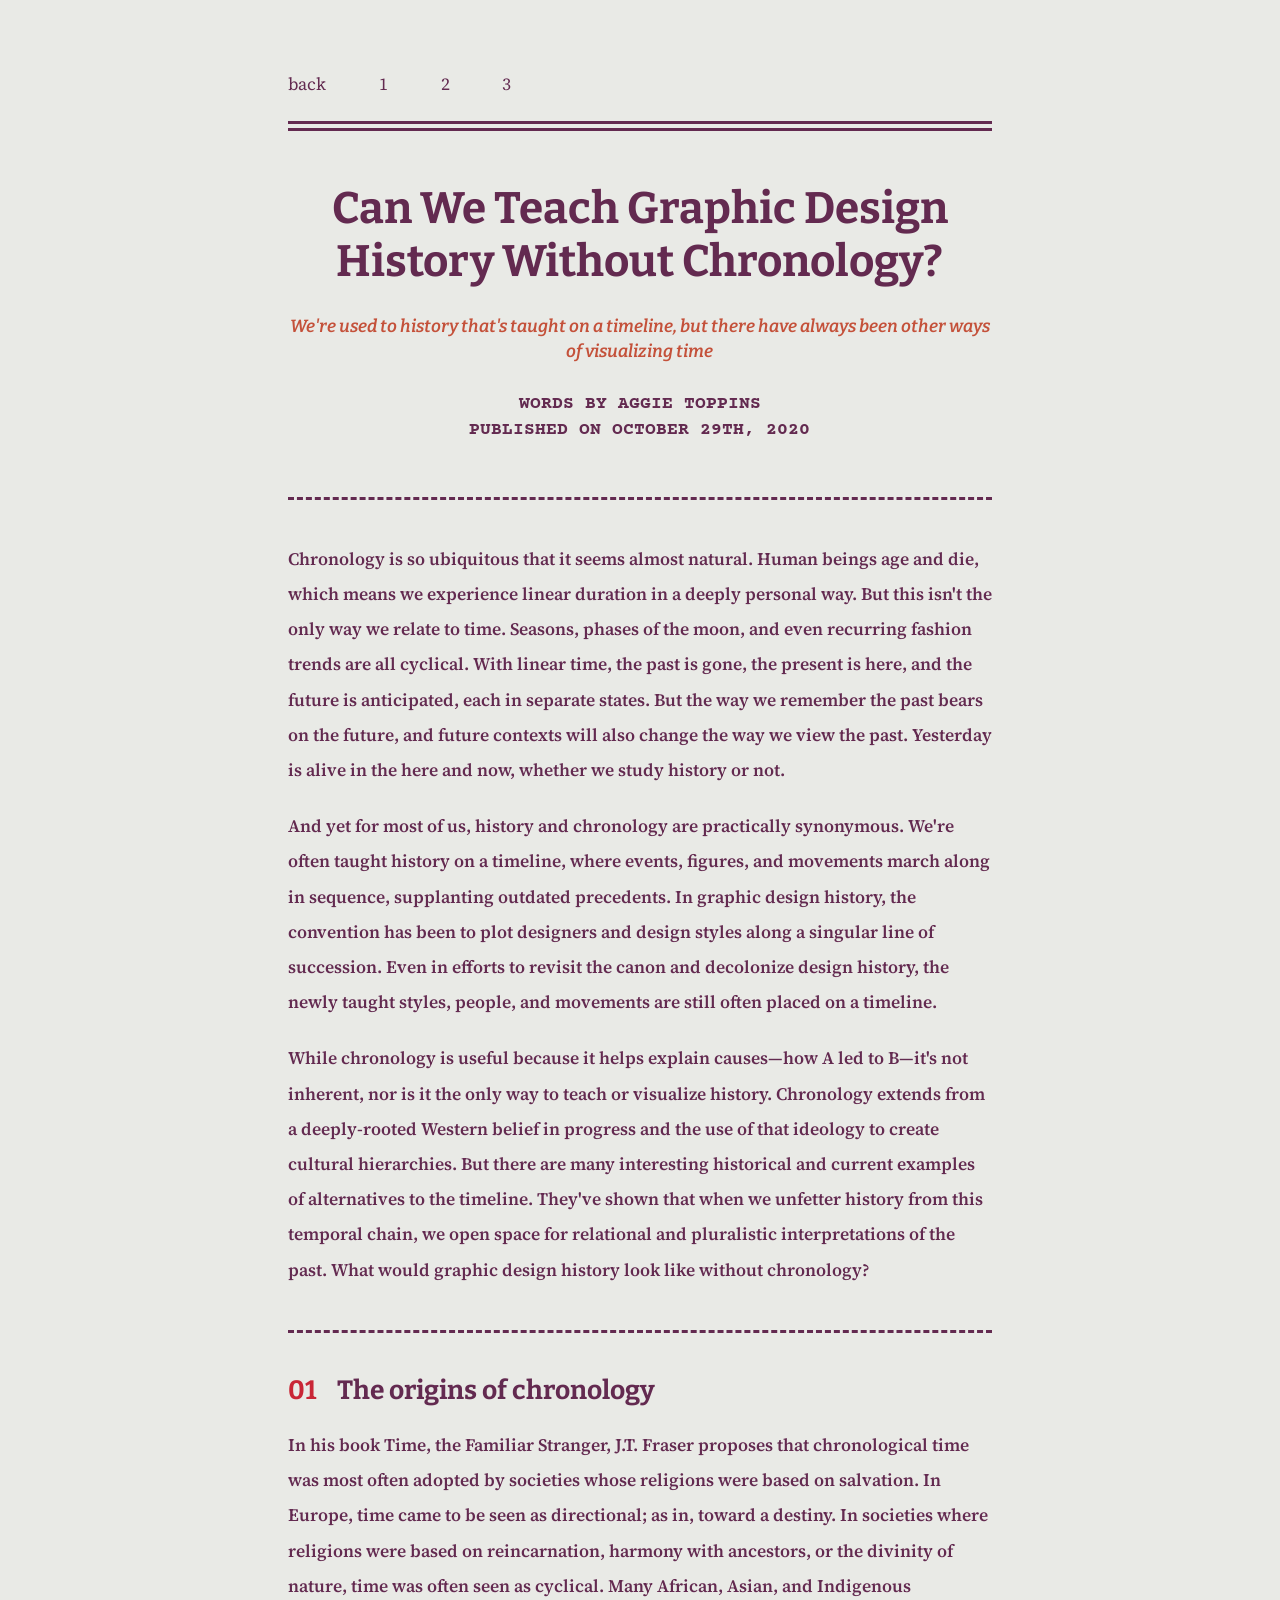
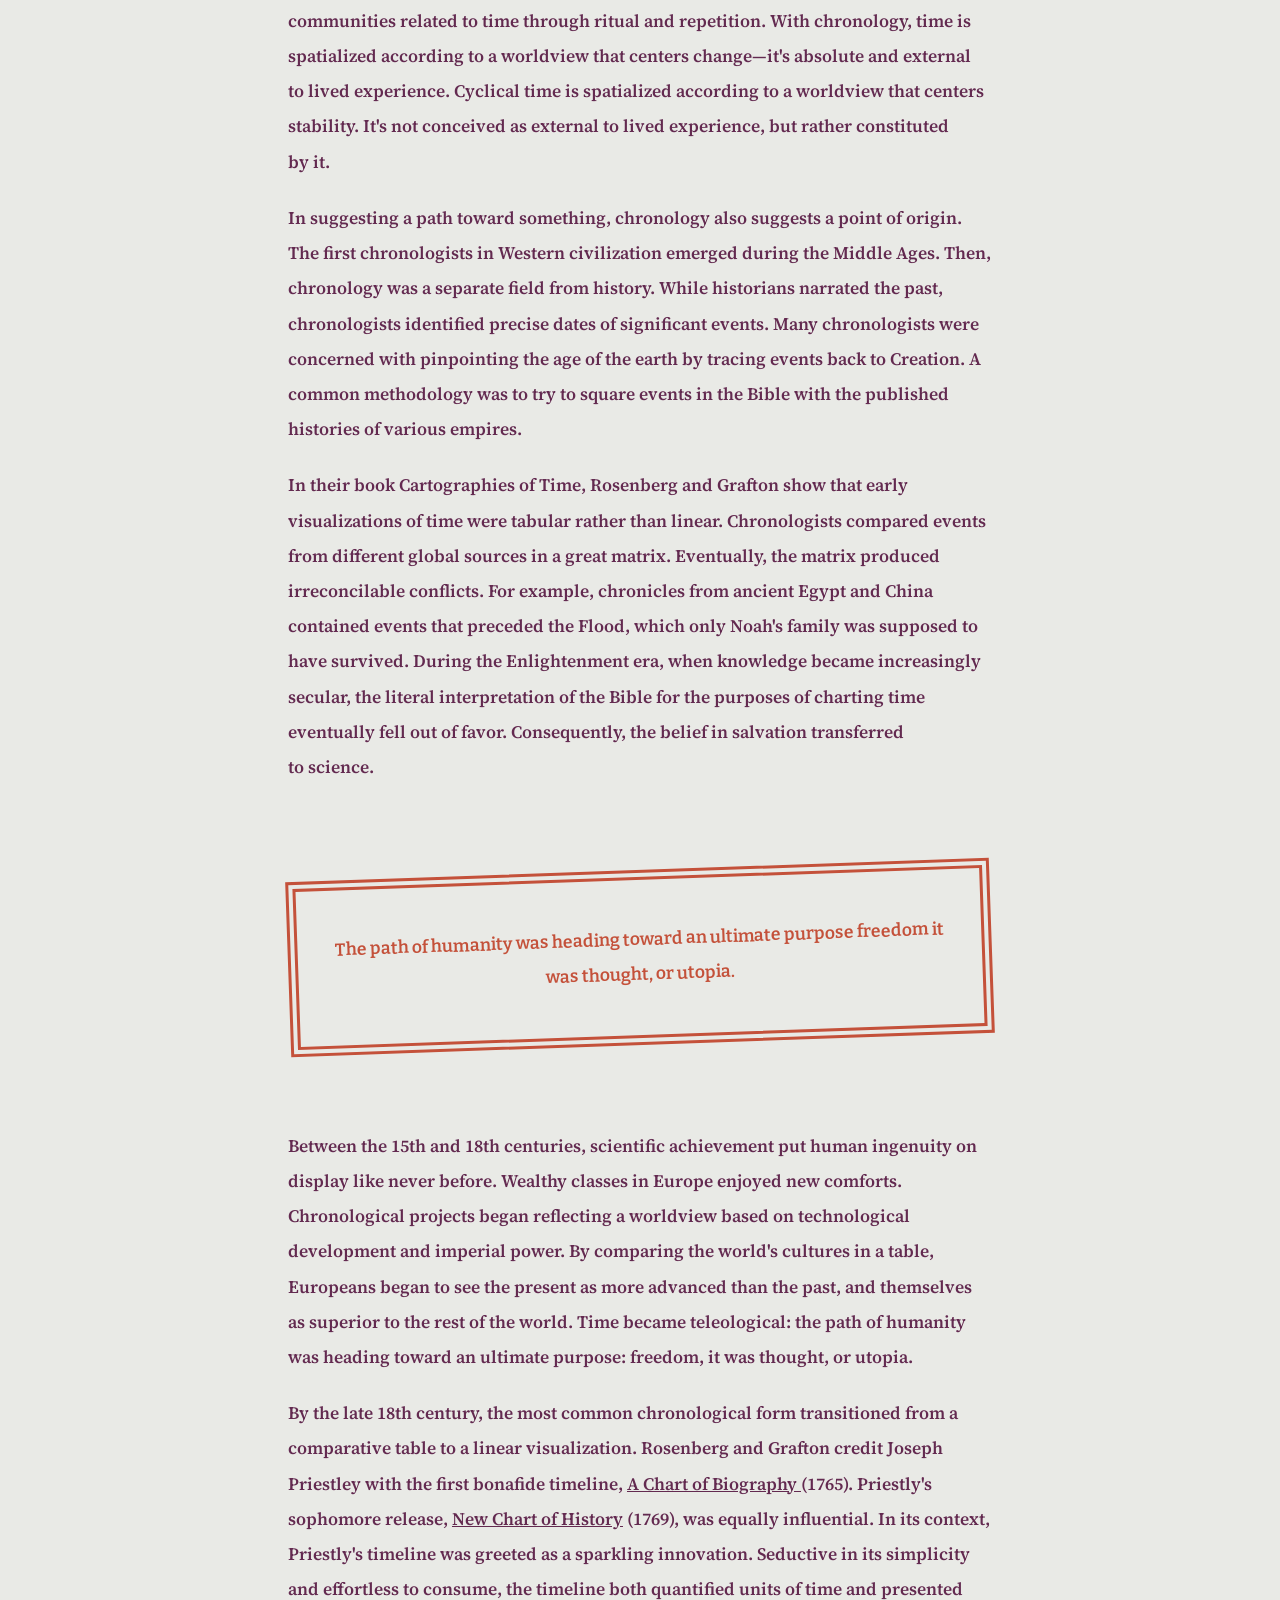
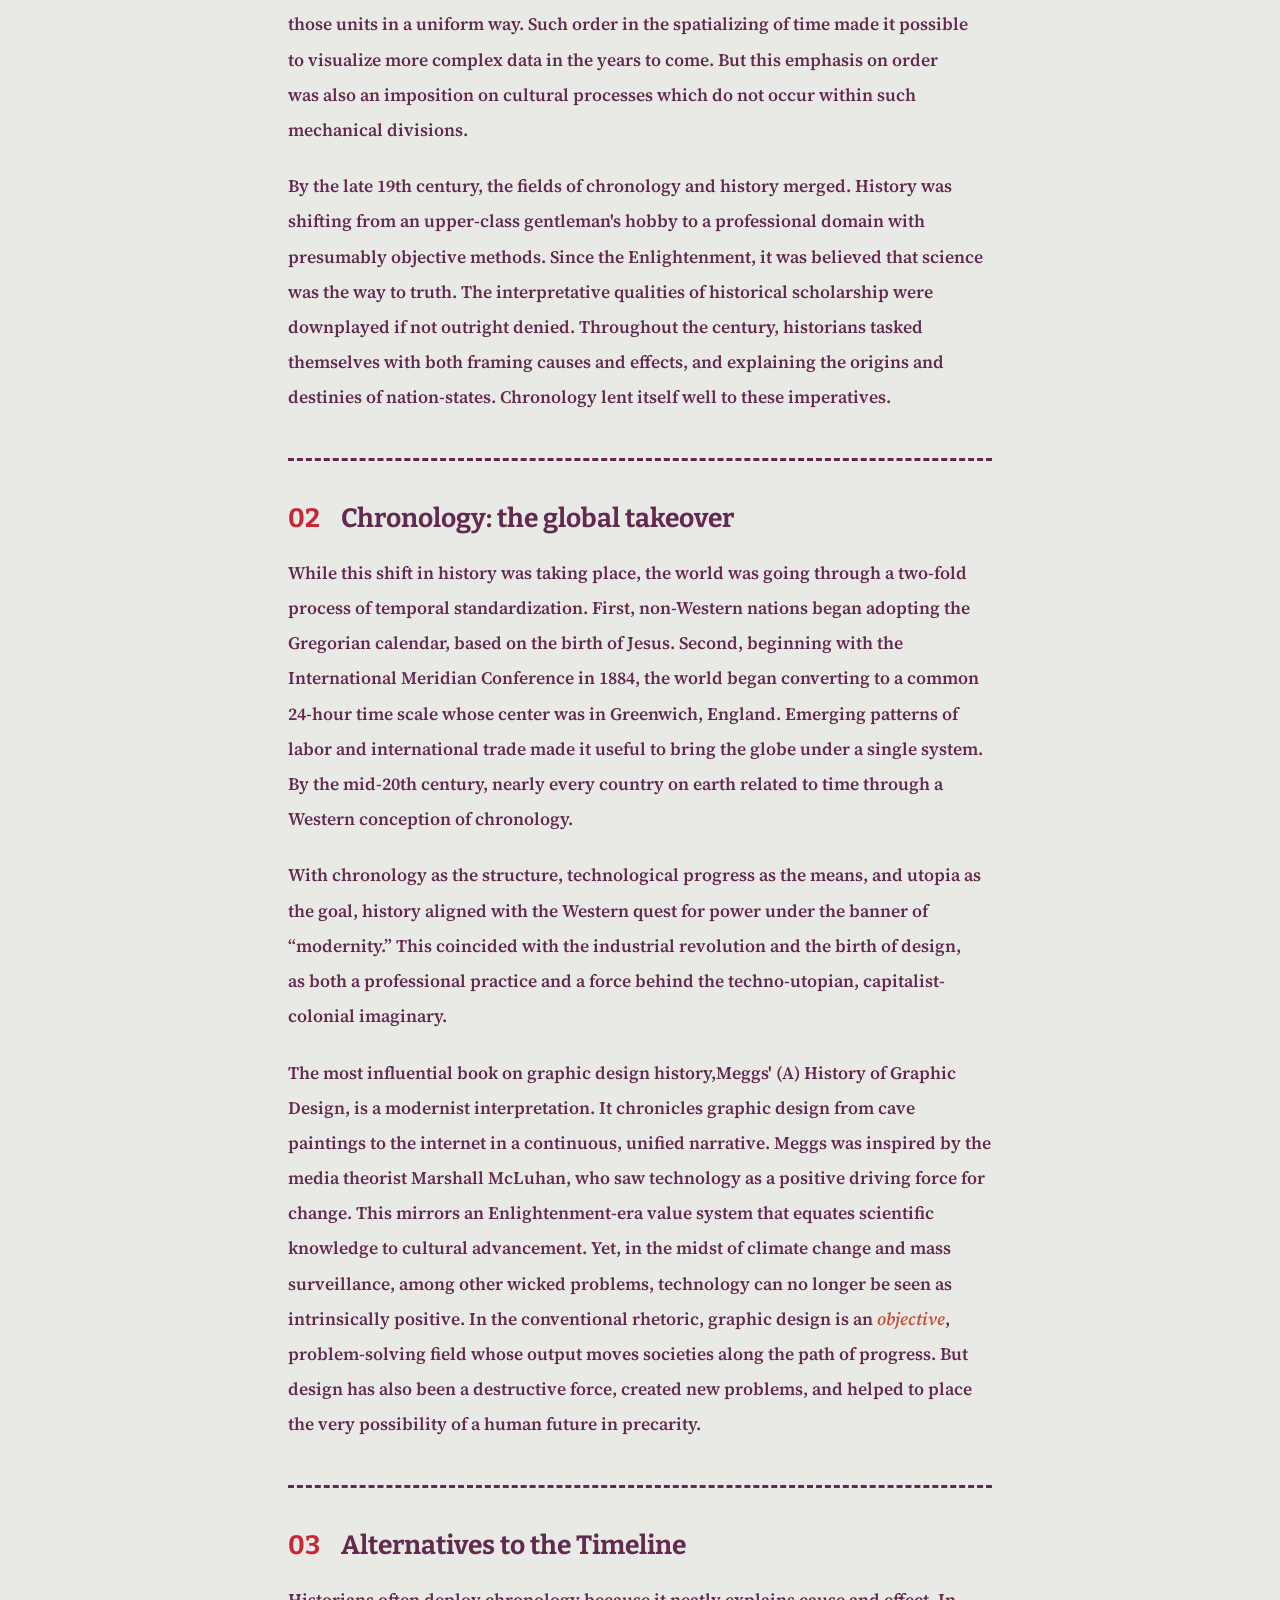
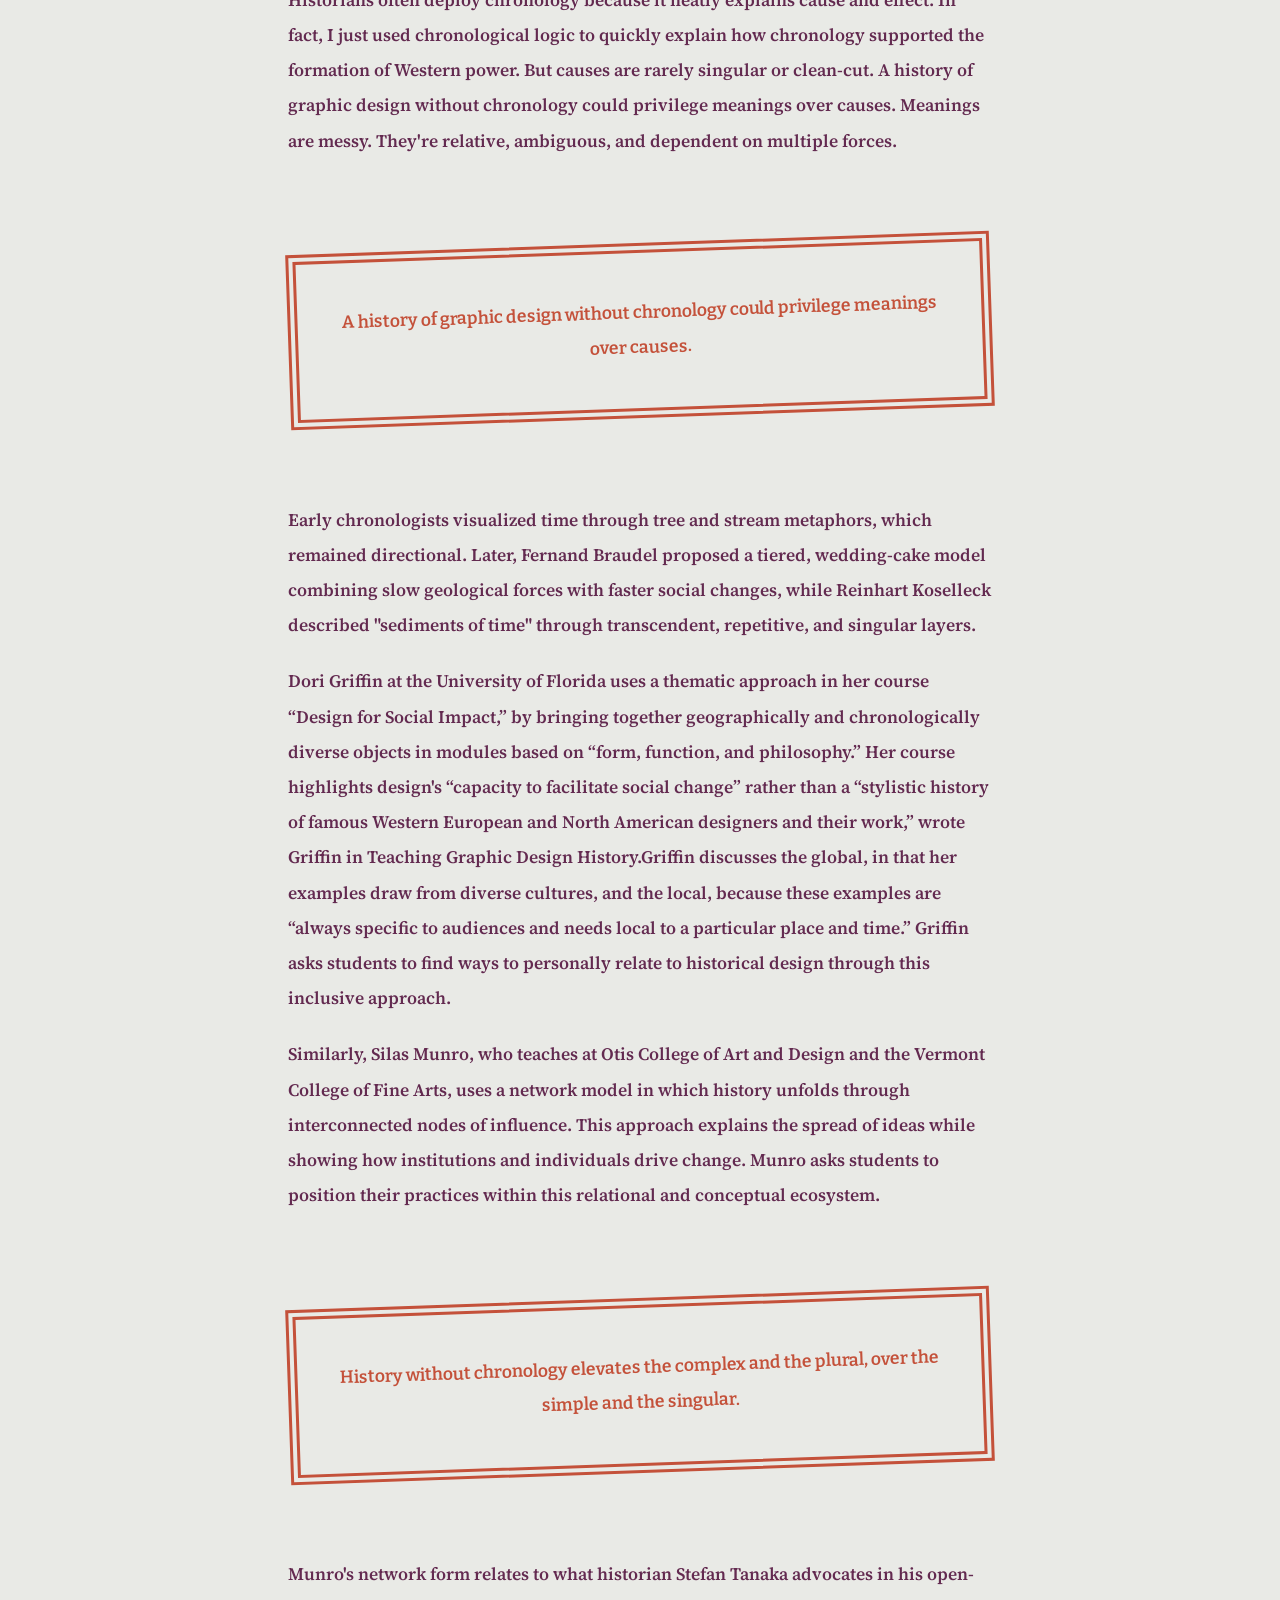
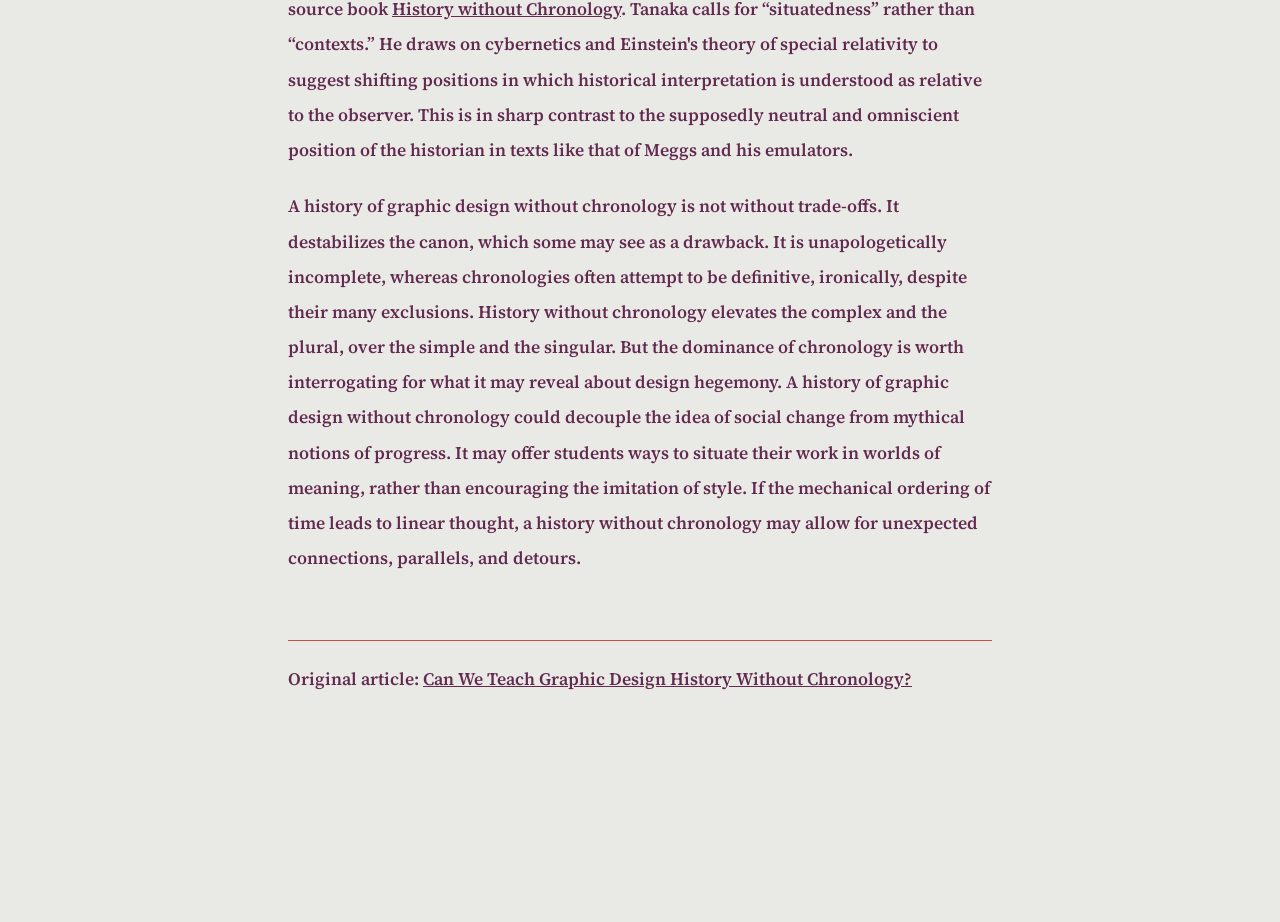
==== commit 6e6deff1: "D3 testing" ====
--- a/direction-1/index.html
+++ b/direction-1/index.html
@@ -6,6 +6,7 @@
 	<meta name="viewport" content="width=device-width, initial-scale=1.0">
 	<title>Can We Teach Graphic Design History Without Chronology?</title>
 	<link href="../styles/reset.css" rel="stylesheet">
+	<link href = "../styles/common.css" rel="stylesheet">
 	<link href="style.css" rel="stylesheet">
 </head>
 
--- a/styles/common.css
+++ b/styles/common.css
@@ -0,0 +1,24 @@
+/* style for all the pages */
+:root{
+	--color-fg: #23211e;
+	--color-bg: #f6f3ec;
+	--color-muted:#6f6a62;
+	--color-accent:#9a3b2e;
+
+	--type--xl: 5em;
+	--type--lg:2.5rem;
+	--tyoe--md: 1.5rem;
+
+
+	--space-sm: 0.75rem;
+	--space--md: 1.5rem;
+	--space-lg:3rem;
+
+}
+
+
+body{
+	color: var(--color-fg);
+	background-color: var(--color-bg);
+	padding-block-start: var(--space--md);
+}
--- a/direction-1/style.css
+++ b/direction-1/style.css
@@ -1,6 +1,7 @@
-@import url("https://fonts.googleapis.com/css2?family=Bitter:ital,wght@0,400;0,800;1,800&family=Courier+Prime:wght@400;700&family=Source+Serif+4:wght@300;400&family=Noto+Serif+SC:wght@300;400&display=swap");
-
-:root {
+@import url("https://fonts.googleapis.com/css2?family=Bitter:ital,wght@0,400;0,800;1,400;1,600;1,800&family=Courier+Prime:wght@400;700&family=Source+Serif+4:wght@300;400&family=Noto+Serif+SC:wght@300;400&display=swap");
+
+:root{
+
 	--color-bg: #e9eae6;
 	--color-fg:  #632a50;
 	--color-style: #c92636;
@@ -10,35 +11,37 @@
 	/* spacing */
 	--space-xs: 0.6rem;
 	--space-sm: 1.2rem;
-	--space-md: 2rem;
-	--size-lg: 4rem;
-
-	/* letter */
-	--type--xl: 5em;
+	--space-md: 2.4rem;
+	--space-lg: 4.8rem;
+
+	/* type */
+	--type-sm: 1rem;
+	--type-md: 1.5rem;
 	--type-lg:2.5rem;
-	--type-md: 1.5rem;
-	--type-sm: 1rem;
 
 	/* lines */
 	--line-thin:0.2rem;
-	--line-double: 0.6rem;
-
-
-
-	--font-head: 'Bitter','Noto Serif SC',sans-serif;
-	--font-body: 'Source Serif 4','Noto Serif SC', monospace;
-
+	--line-thick: 0.6rem;
+
+	/* fonts */
+	--font-head: "Bitter", "Noto Serif SC", serif;
+	--font-body: "Source Serif 4", "Noto Serif SC", serif;
+	--font-mono: "Courier Prime", monospace;
+
+	/* layout */
 	--page-width:40rem;
-	--page-margin: clamp(1.25rem, 5vw, 2.25rem);
+	--page-margin: var(--space-sm);
 
 	color: var(--color-fg);
 	background-color: var(--color-bg);
+
 }
 
 html {
 	font-family: var(--font-body);
-	font-size: 1.2rem;
-	line-height: 2rem;
+	/* best size on phone */
+	font-size: 1.1rem;
+	line-height: 1.75;
 	}
 
 	body {
@@ -51,7 +54,7 @@
 nav {
 	padding-block-start: var(--space-md);
 	padding-block-end: var(--space-sm);
-	border-block-end: var(--line-double) double;
+	border-block-end: var(--line-thick) double;
 
 	ul {
 		display: flex;
@@ -97,11 +100,13 @@
 		line-height: 1.2;
 		color: var(--color-fg);
 		font-weight: 700;
+		text-wrap: balance;
 	}
 
 	/* article title (was h2) */
 	h1 {
-		font-size: 2rem;
+		font-size: var(--type-lg);
+		line-height: 1.2;
 	}
 
 	/* section headings (was h3) */
@@ -111,7 +116,7 @@
 		column-gap: var(--space-sm);
 
 		font-size: var(--type-md);
-		margin-block: var(--size-lg) var(--space-sm);
+		margin-block-end: var(--space-sm);
 	}
 
 	/* article header */
@@ -125,16 +130,27 @@
 	}
 
 	.subtitle {
-		font-size: var(--space-sm);
+		font-family: var(--font-head);
+		font-style: italic;
+		line-height: 1.4;
+		font-size: var(--type-sm);
 		color: var(--color-accent);
 		margin-block: 1.5rem;
+	}
+
+	.byline {
+		font-family: var(--font-mono);
+		font-size: var(--type-xs);
+		line-height: 1.5;
+		text-transform: uppercase;
+		margin-block-start: var(--space-sm);
 	}
 
 	.pull-quote {
 		color: var(--color-accent);
 		font-family: var(--font-head);
 		text-align: center;
-		border: var(--line-double) double var(--color-accent);
+		border: var(--line-thick) double var(--color-accent);
 		padding-block: var(--space-md);
 		padding-inline: var(--space-sm);
 		margin-block: var(--space-lg);
@@ -142,14 +158,13 @@
 
 		max-inline-size: calc(var(--measure) * 0.8);
 		margin-inline: auto;
+	}
 
 	p {
-		font-size: var(--size-quote-basic);
+		font-size: var(--type-sm);
 		font-weight: 600;
 		line-height: 2;
-		text-wrap: balance;
-	}
-
+		text-wrap: pretty;
 	}
 
 	/* first quote */
@@ -176,7 +191,7 @@
 	/* footer */
 	footer {
 		margin-block-start: var(--space-sm);
-		margin-block-end: var(--size-lg);
+		margin-block-end: var(--space-lg);
 		padding-block-start: var(--space-sm);
 		border-block-start: 1px solid var(--color-accent);
 	}
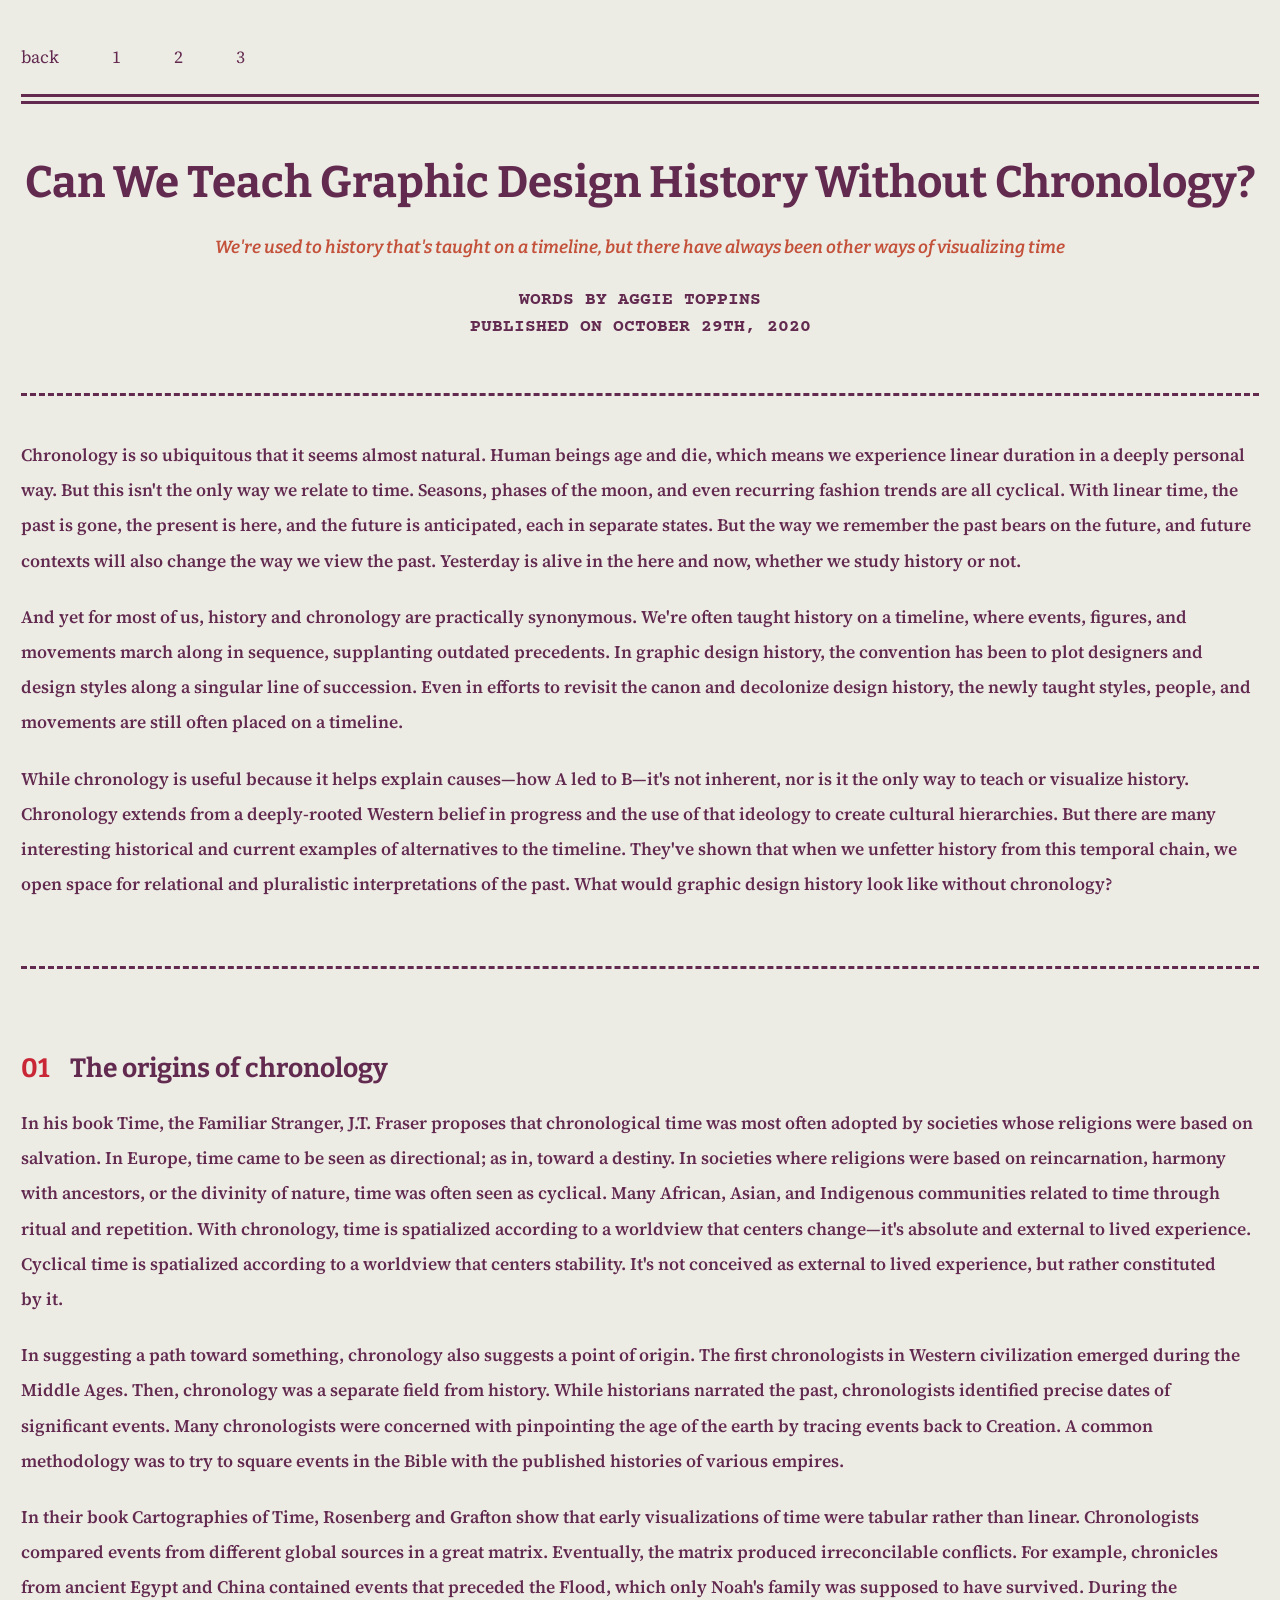
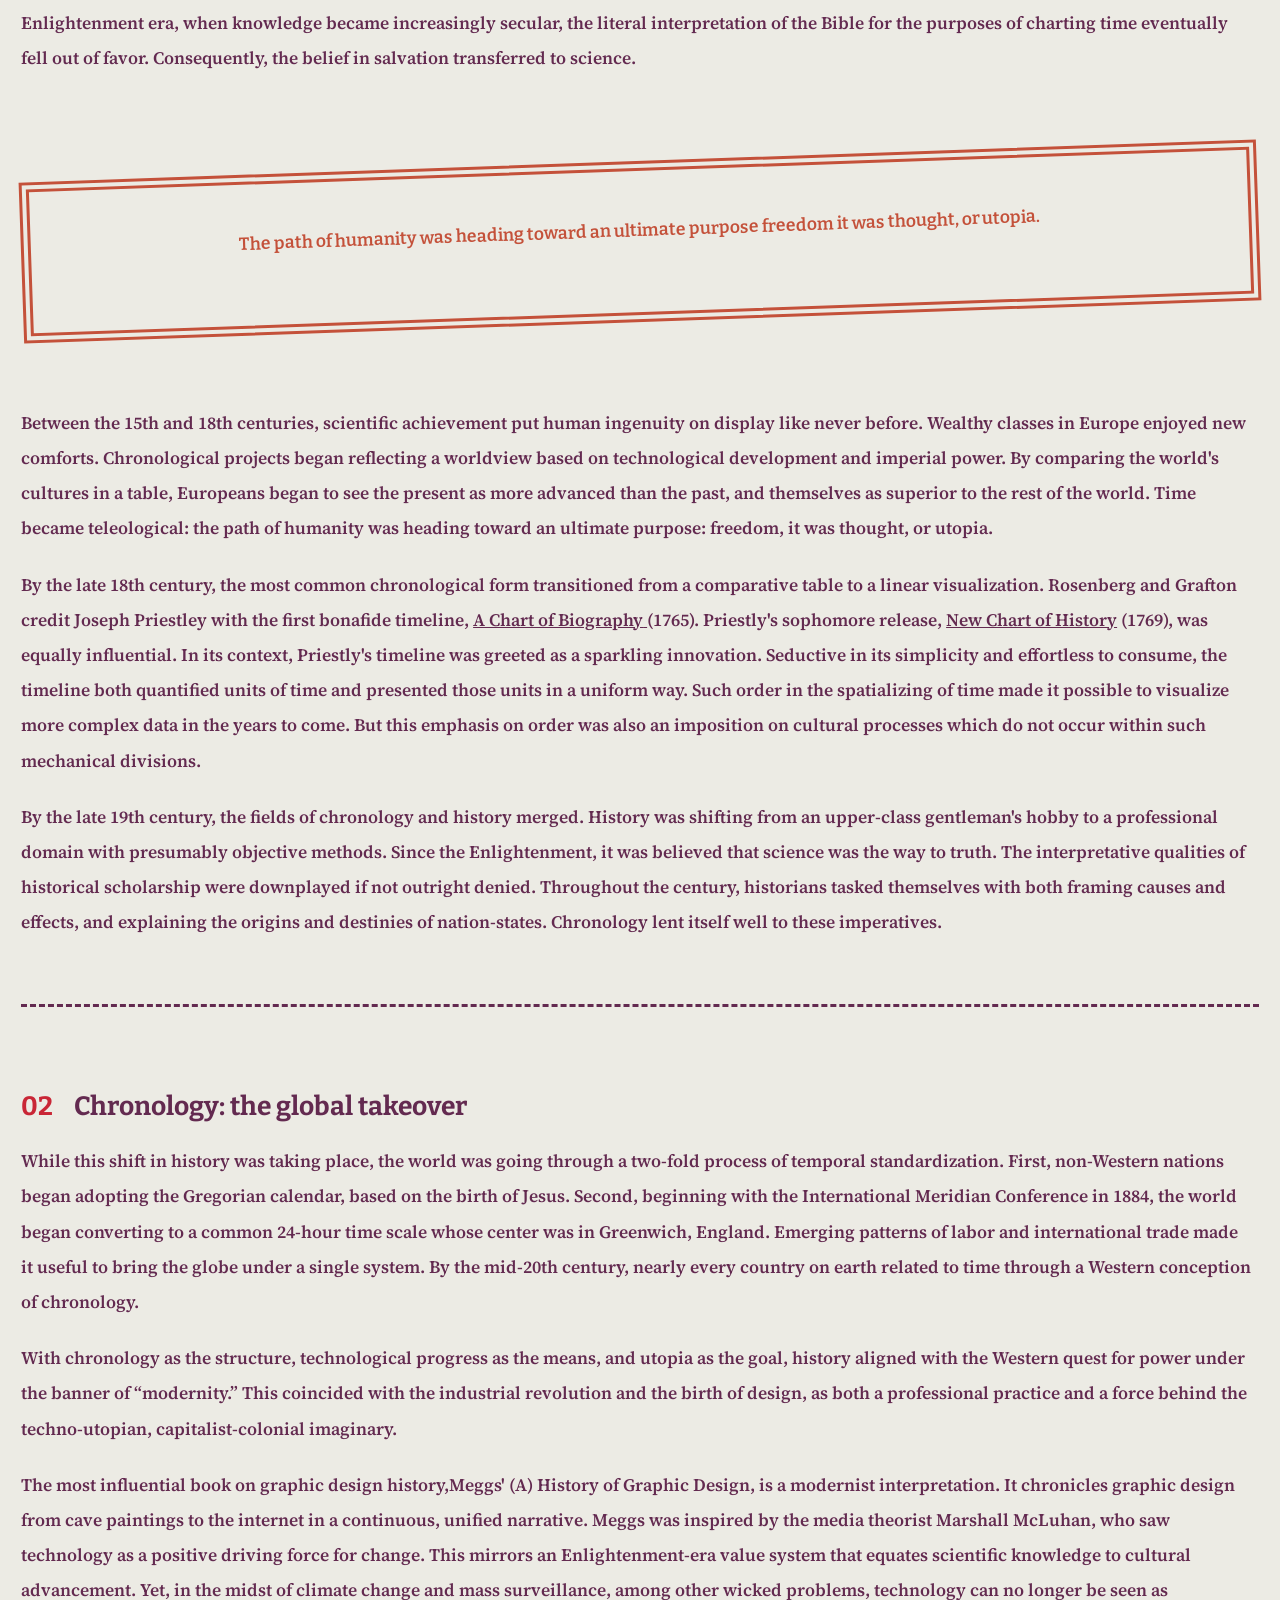
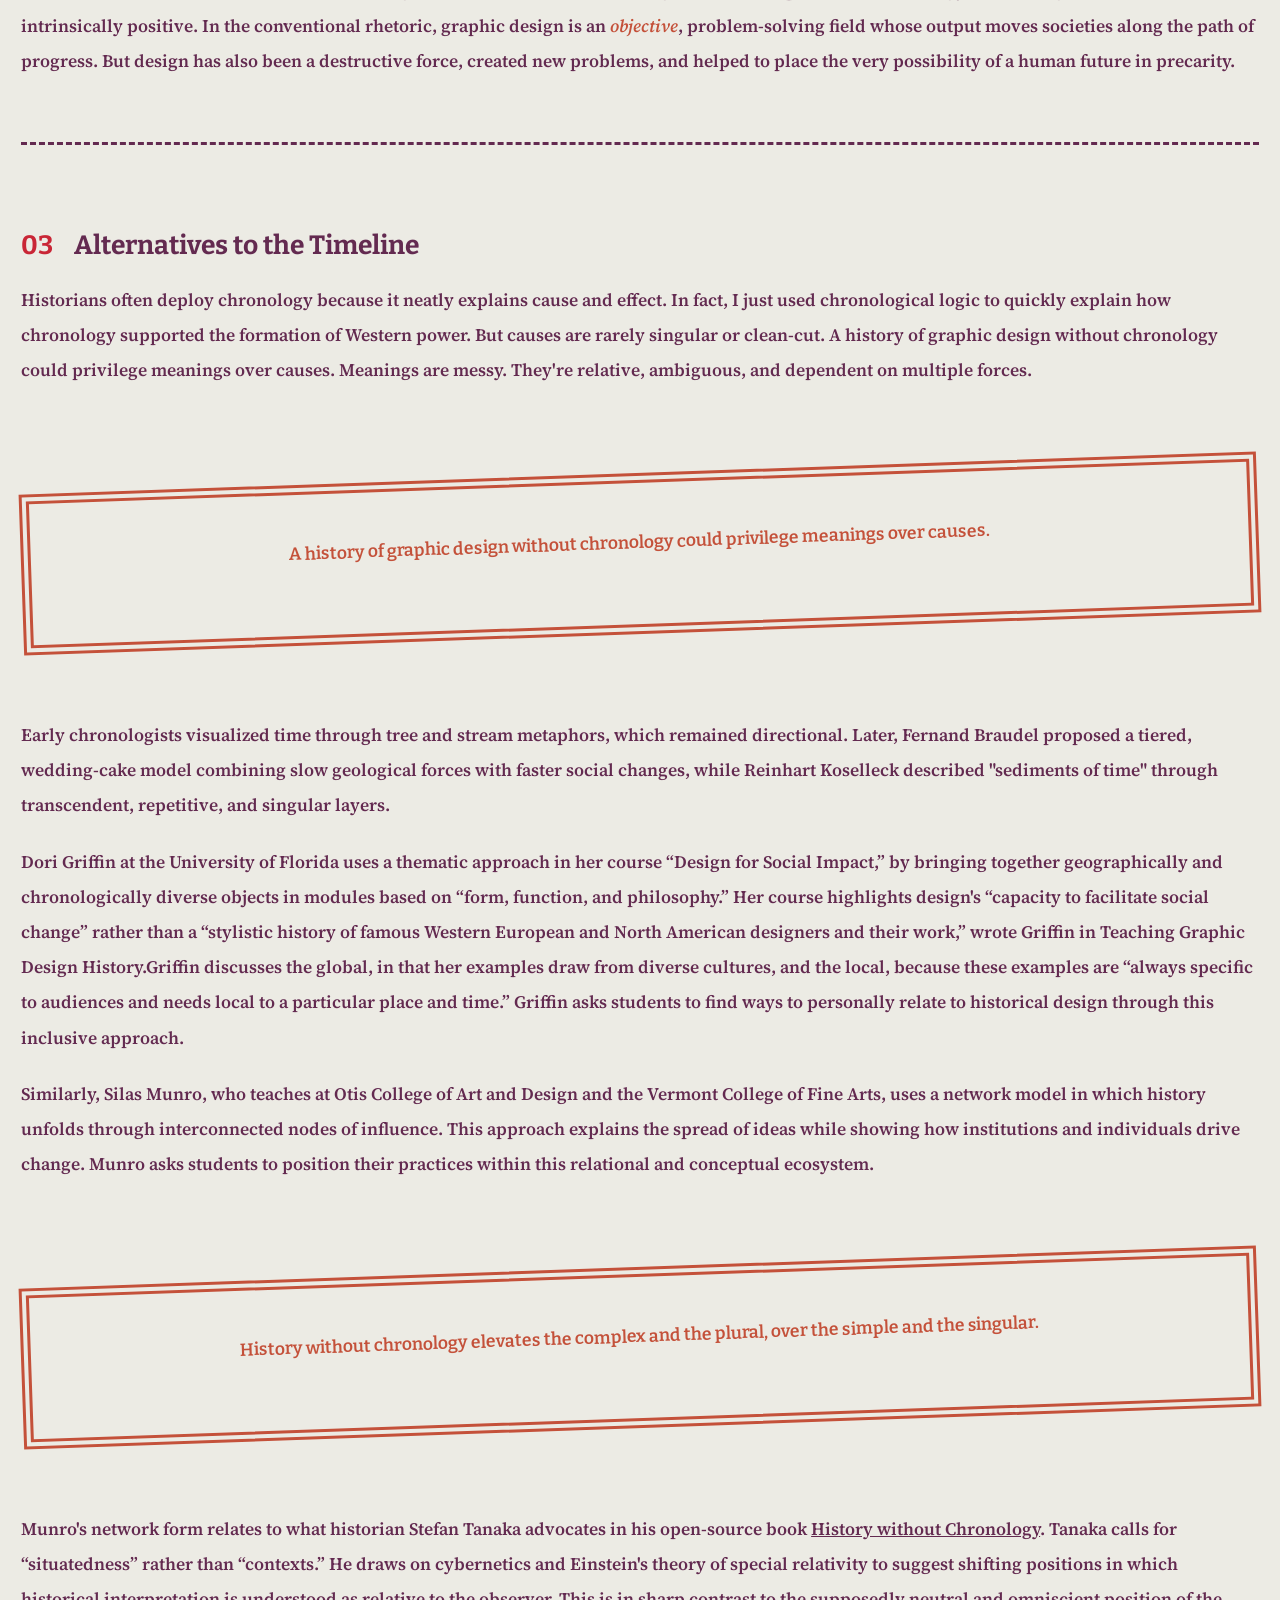
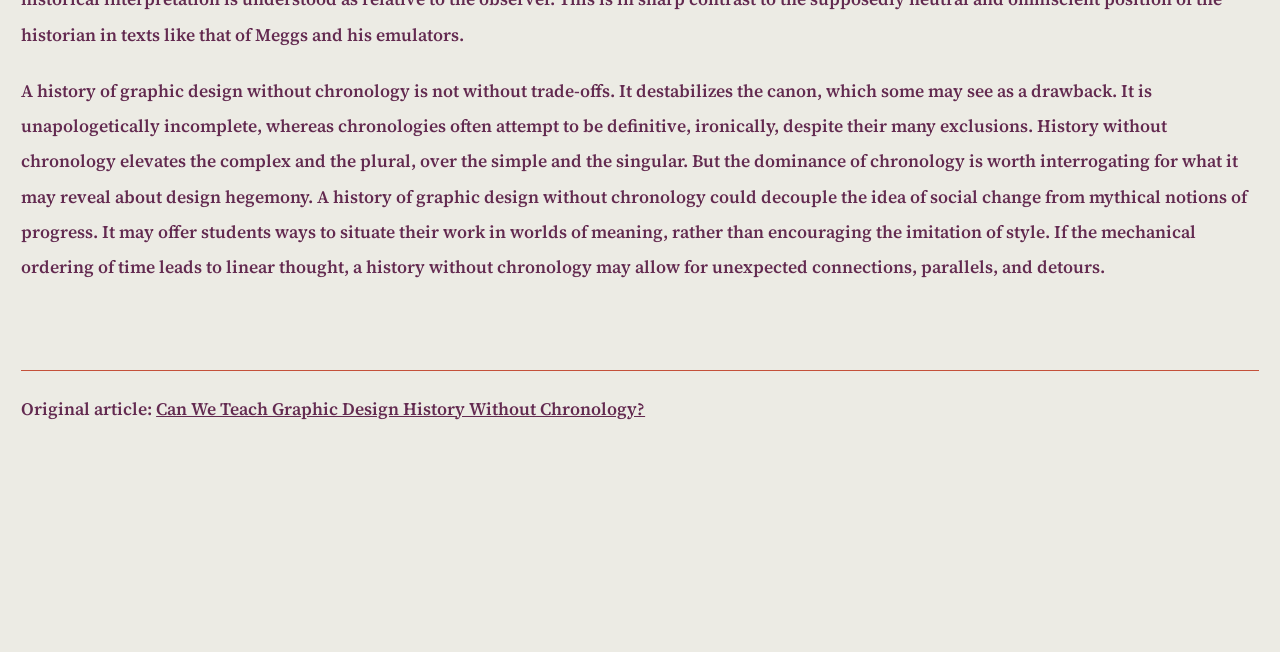
==== commit b646e63d: "new set up" ====
--- a/direction-1/index.html
+++ b/direction-1/index.html
@@ -5,9 +5,11 @@
 	<meta charset="UTF-8">
 	<meta name="viewport" content="width=device-width, initial-scale=1.0">
 	<title>Can We Teach Graphic Design History Without Chronology?</title>
-	<link href="../styles/reset.css" rel="stylesheet">
-	<link href = "../styles/common.css" rel="stylesheet">
-	<link href="style.css" rel="stylesheet">
+	<style>
+		@import '../styles/reset.css' layer(reset);
+		@import '../styles/common.css' layer(common);
+		@import 'style.css' layer(page);
+	</style>
 </head>
 
 <body>
